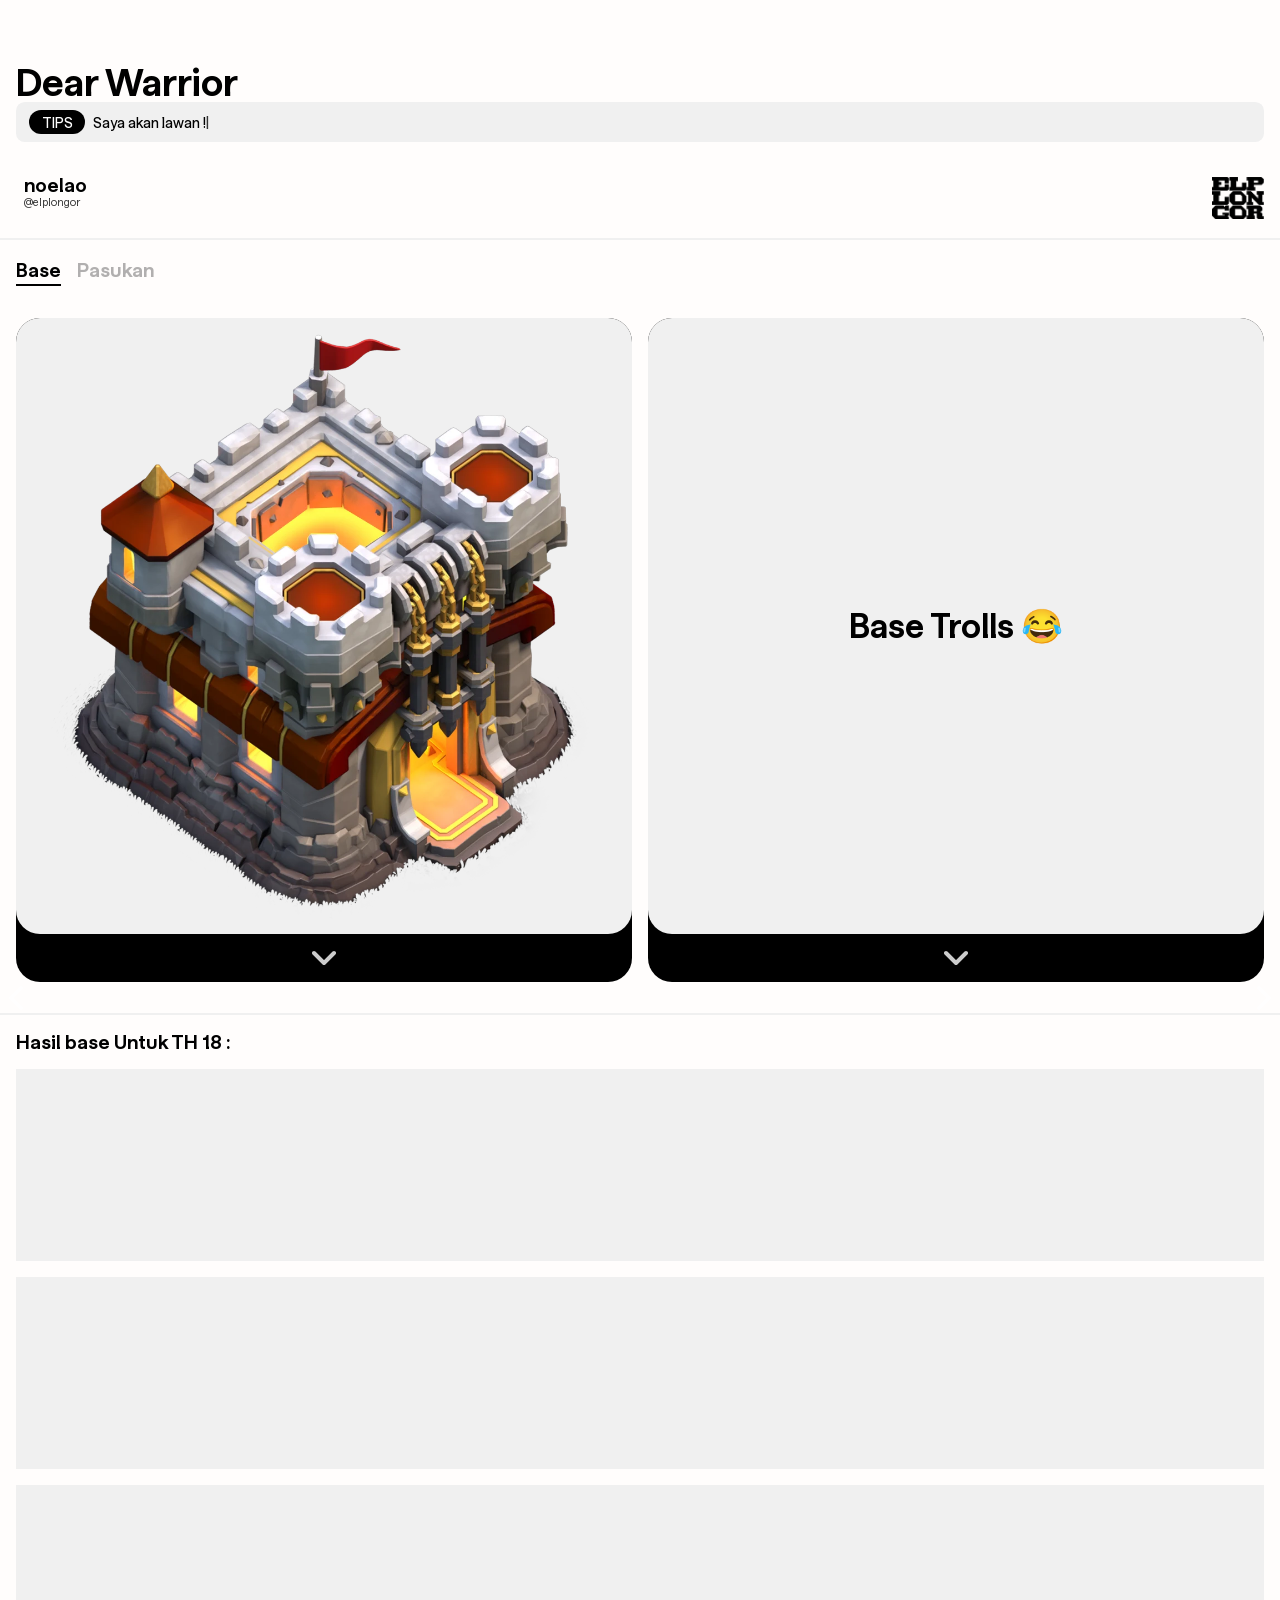
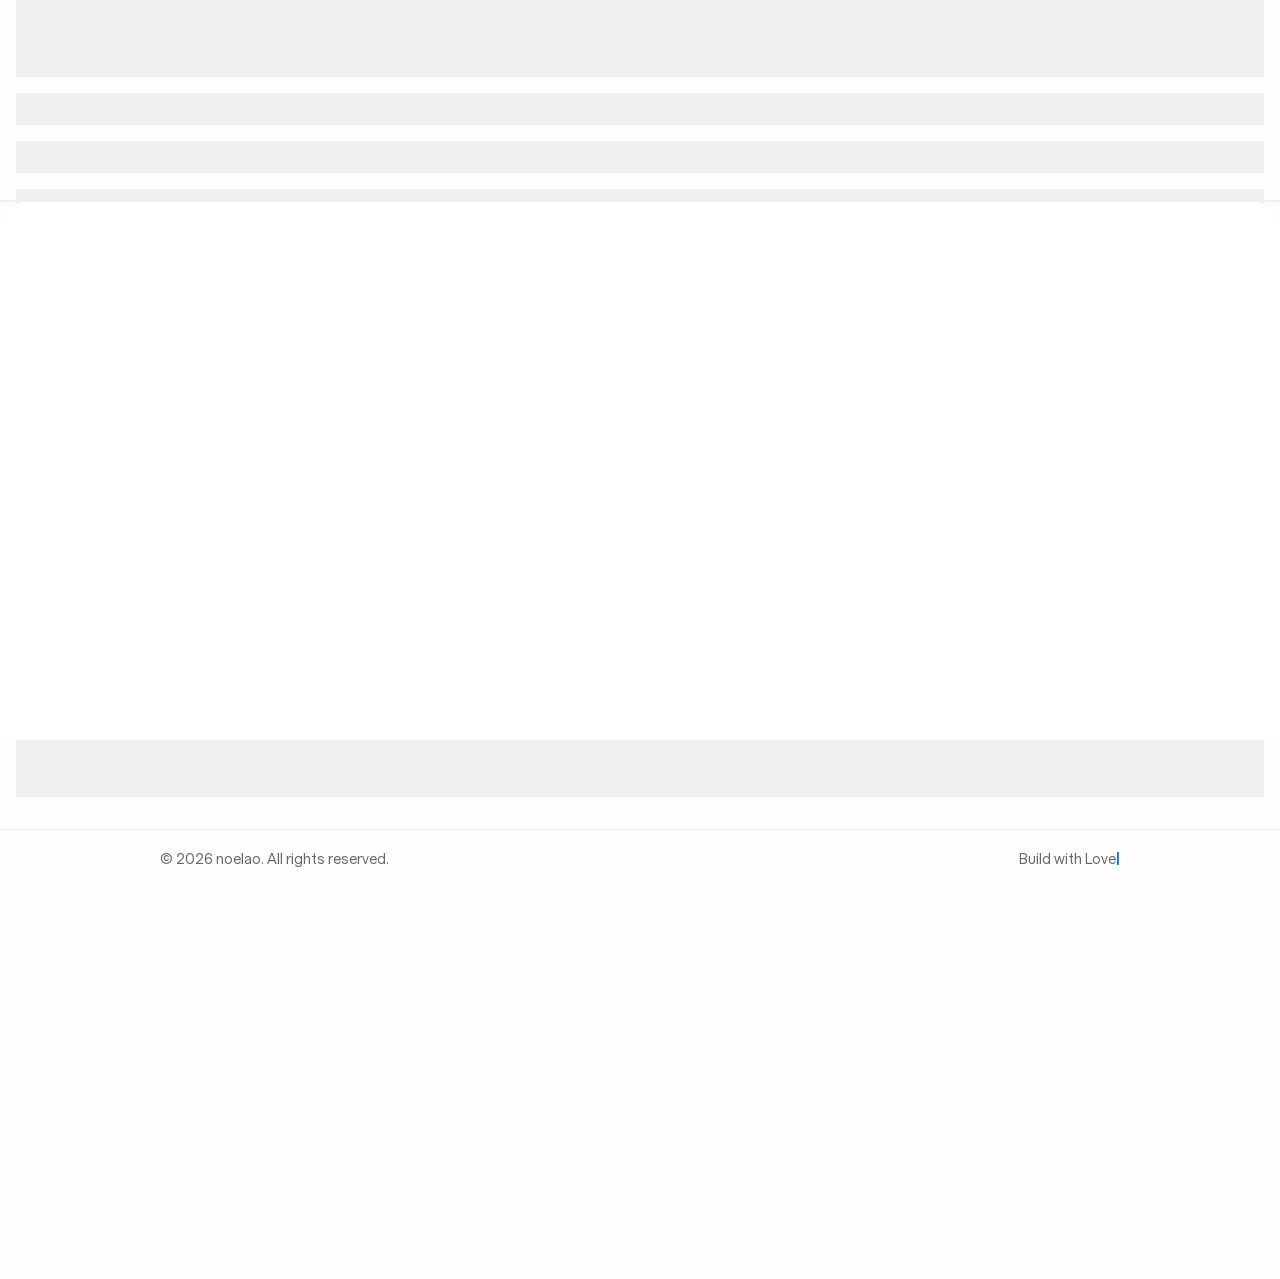
==== index.html @ 9d113f43 "update" ====
<!DOCTYPE html>
<html lang="en">
<head>
    <meta charset="UTF-8">
    <meta name="viewport" content="width=device-width, initial-scale=1.0">
    <title>elplongor Base</title>
    <style>
        @font-face {
            font-family: mobbin;
            src: url(./public/fonts/mobbin.woff2);
        }

        :root {
            --putih:#fff;
            --hitam:#000;
            --silver:#F0F0F0;

            --hitam2:#161A13;
            --hijau:#86DB6B;

            --ungu:#ECE6ED;
            --ungu2:#9D80A3;
            --bgUngu: #FFFDFC;



            --tinggiHeader: 1rem;
        }
        * {
            padding: 0;
            margin: 0;
            box-sizing: border-box;
        }
        body {
            font-family: mobbin;
            color: var(--hitam);
            width: 100%;
            height: 100%;
            background-color: var(--bgUngu);

            font-size: .8rem;
        }
        a {
            text-decoration: none;
            color: inherit;
        }
    </style>

<!-- header -->
    <style>
header {
    position: sticky;
    top: 0;
    left: 0;
    
    height: var(--tinggiHeader);
    width: 100%;
    background: linear-gradient(135deg, #4f46e5, #ec4899);
}
    </style>

<!-- content -->
    <style>
.content {
    height: max-content;
    min-height: 100vh;
    width: 100%;

    .opsi {
        padding: 1rem;
        width: 100%;

        display: flex;
        gap: 1rem;
        .memilihTH {
            flex: 3;
            aspect-ratio: 1;
            background: var(--hitam);
            border-radius: 1.5rem;
            transition: background-color .3s ease;
            .gambarTh {
                height: 100%;
                width: 100%;
                background-color: var(--silver);
                border-radius: 1.5rem;
                padding: 1rem;
                transition: background-color .3s ease;
                img {
                    width: 100%;
                }
            }
            .icon {
                display: flex;
                align-items: center;
                justify-content: center;
                padding: .5rem 0;
                svg {
                    width: 2rem;
                    opacity: .8;
                    transition: stroke .3s ease;
                }
            }
        }
        
        .memilihKategori {
            width: 100%;
            flex: 3;

            display: flex;
            flex-direction: column;
            justify-content: space-between;
            
            background-color: var(--hitam);
            border-radius: 1.5rem;
            transition: background-color .3s ease;
            .tulisan {
                width: 100%;
                height: 100%;
                display: flex;
                align-items: center;
                justify-content: center;

                background-color: var(--silver);
                border-radius: 1.5rem;
                padding: 1rem;
                transition: background-color .3s ease;
                .h1 {
                    font-size: 2.1rem;              
                    line-height: 1.1;
                }
            }
            .icon {

                width: 100%;
                display: flex;
                align-items: center;
                justify-content: center;
                padding: .5rem 0;
                svg {
                    width: 2rem;
                    opacity: .8;
                    transition: stroke .3s ease;
                }
            }
        }
        .sedangMemilih {
            background-color: var(--silver);
            .gambarTh {
                background-color: var(--hitam);
            }
            .tulisan {
                color: var(--putih);
                background-color: var(--hitam);
            }
            .icon {
                svg {
                    stroke:var(--hitam);
                }
            }
        }
    }

    .actived {
        height: 12rem !important;
    }
    .pilihanOpsi {
        width: 100%;
        height: 0;
        background-color: var(--hitam);

        display: flex;
        justify-content: space-between;
        align-items: center;

        transition: height .3s ease;
        .tengah {
            flex:1;
        }
        .geser {
            height: 100%;
            display: flex;
            align-items: center;
            img {
                width: 2rem;
                opacity: .8;;
            }
        }
    }
    .pilihanOpsiKategori {
        position: fixed;
        bottom: 0;
        left: 0;
        width: 100%;
        height: 100vh;
        transform: translateY(100%);
        display: flex;
        flex-wrap: wrap;
        gap: 1rem;
        .background {
            width: 100%;
            height: 100%;
            background-color: var(--hitam);
            opacity: 0;
            transition: opacity .3s ease;
        }
        .pilihanKategori2 {
            position: absolute;
            bottom: 0;
            left: 0;
            border-radius: 2rem 2rem 0 0;
            height: 60vh;
            width: 100%;
            background-color: var(--putih);
            transform: translateY(100%);
            transition: transform .3s ease;
        }
    }
    .pilihanOpsiKategoriMuncul {
        transform: translateY(0);
        .background {
            opacity: .7;
        }
        .pilihanKategori2 {
            transform: translateY(0);
            padding: 1rem;
        }
    }
    .garis {
        width: 100%;
        height: 2px;
        background-color: var(--silver);
    }

    .tampilkanHasil {
        width: 100%;
        height: 100%;
        padding: 1rem;
    }
}
    </style>
</head>
<style>
    .selamatDatang {
        width: 100%;
        height: 100%;
        padding: 1rem;
        margin: 3rem 0 0 0;
        font-size: 1.2rem;
        .subTitle {
            width: 100%;
            background-color: var(--silver);
            padding: .5rem .8rem;
            border-radius: 0.55rem;
            display: flex;
            align-items: center;
            gap: .5rem;
            .tips {
                padding: .2rem .8rem;
                border-radius: 0.75rem;
                background-color: var(--hitam);
                color: var(--putih);
                font-size: .9rem;
                font-weight: 500;
            }
            p {
                font-size: .9rem;
                font-weight: 500;
            }
        }
    }
    .elplongor {
        width: 100%;
        padding: 1rem;
        display: flex;
        justify-content: space-between;
        .kiri {
            display: flex;
            gap: .5rem;
            img {
                border-radius: .75rem;
                height: 3rem;
            }
            .keterangan {
                display: flex;
                flex-direction: column;
            }
        }
        .kanan {
            padding: .2rem 0;
            height: 3rem;
            img {
                height: 100%;
            }
        }
    }

    .menu {
        width: 100%;
        padding: 1rem;
        display: flex;
        gap: 1rem;
        .menuan {
            h2 {
                font-size: 1.2rem;
                font-weight: 700;
                padding: .2rem 0;
                opacity: .3;
            }
            .garisBawah {
                width: 100%;
                height: 2px;
                background-color: var(--hitam);
                opacity: 0;
            }
        }
        .active {
            h2 {
                opacity: 1;
            }
            .garisBawah {
                opacity: 1;
            }
        }
    }
</style>

<!-- tampilan mengetik -->
<style>

/* Membuat animasi kursor berkedip */
.kursor {
    display: inline-block;
    color: #333;
    animation: kedip 0.7s infinite;
}

@keyframes kedip {
    0% { opacity: 1; }
    50% { opacity: 0; }
    100% { opacity: 1; }
}
</style>
<body>
    <!-- <header></header> -->

    <div class="content">

        <div class="selamatDatang">
            <div class="img">

            </div>
            <h1 style="width: 50%; line-height: 1;">Dear Warrior</h1>
            <div class="subTitle">
                <div class="tips">
                    TIPS
                </div>
                <p class="typewriter">
                    <span id="efek-ngetik" class="teks-ngetik"></span><span class="kursor">|</span>
                </p>
            </div>
        </div>

        <div class="elplongor">
            <div class="kiri">
                <img src="https://yt3.googleusercontent.com/kVU3nSXPI4GtP3y4PNjIyiTTiXXnayz3hlrWbh5JQdtfYrr3AvliDZvqsZVKEV4tF7ePNwrX=s160-c-k-c0x00ffffff-no-rj" alt="">
                <div class="keterangan">
                    <h2>noelao</h2>
                    <small style="opacity: .8;">@elplongor</small>
                </div>
            </div>
            <div class="kanan">
                <img src="./public/image/pp/elplongor.png" alt="">
            </div>
        </div>
        
        <div class="garis"></div>
        <div class="menu">
            <a href="#" class="base menuan active">
                <h2>Base</h2>
                <div class="garisBawah"></div>
            </a>
            <a href="#" class="base menuan">
                <h2>Pasukan</h2>
                <div class="garisBawah"></div>
            </a>
        </div>

        <div class="opsi">
            <div class="memilihTH">
                <div class="gambarTh">
                    <img src="./public/image/thHd/th11.webp" alt="">
                </div>
                <div class="icon">
                    <svg xmlns="http://www.w3.org/2000/svg" fill="none" viewBox="0 0 24 24" stroke-width="3" stroke="var(--putih)" class="size-6">
                        <path stroke-linecap="round" stroke-linejoin="round" d="m19.5 8.25-7.5 7.5-7.5-7.5" />
                    </svg>
                </div>
            </div>
            <div class="memilihKategori">
                <div class="tulisan">
                    <h1 class="h1">Base Trolls 😂</h1>
                </div>
                <div class="icon">
                    <svg xmlns="http://www.w3.org/2000/svg" fill="none" viewBox="0 0 24 24" stroke-width="3" stroke="var(--putih)" class="size-6">
                        <path stroke-linecap="round" stroke-linejoin="round" d="m19.5 8.25-7.5 7.5-7.5-7.5" />
                    </svg>
                </div>
            </div>
        </div>

        <div class="pilihanOpsi">
            <div class="kiri geser">
                <img src="./public/image/icon/chevron-left.svg" alt="">
            </div>
            <div class="tengah"></div>
            <div class="kanan geser">
                <img src="./public/image/icon/chevron-right.svg" alt="">
            </div>
        </div>
        <br>
        <div class="garis"></div>
        <div class="tampilkanHasil">
            <h2>Hasil base Untuk TH 18 :</h2>

    <style>
        .wrapper {
            margin-top: 1rem;
            width: 100%;
            display: flex;
            flex-direction: column;
            align-items: center;
            justify-content: center;
            gap: 1rem;
            .card {
                width: 100%;
                height: 12rem;
                background-color: var(--silver);
            }
            .selingan {
                height: 2rem;
            }
        }
    </style>
            <div class="wrapper">
                <div class="card">

                </div>
                <div class="card">

                </div>
                <div class="card">

                </div>
                <div class="selingan card"></div>
                <div class="selingan card"></div>
                <div class="card">

                </div>
                <div class="card">

                </div>
                <div class="card">

                </div>
            </div>
        </div>
        <div class="pilihanOpsiKategori">
            <div class="background"></div>
            <div class="pilihanKategori2">
                <div class="garis"></div>
            </div>
        </div>
    </div>


<style>
/* Footer Container */
.main-footer {
    min-height: 50vh;

    width: 100%;
    padding: 20px 0;
    border-top: 1px solid #eeeeee; /* Garis tipis transparan */
    background-color: transparent; /* Mengikuti background body */
    font-family: inherit; /* Menggunakan font utama kamu */
    margin-top: 1rem;

}

.footer-content {
    max-width: 1000px;
    margin: 0 auto;
    display: flex;
    justify-content: space-between;
    align-items: center;
    padding: 0 20px;
    color: #666; /* Warna teks abu-abu minimalis */
    font-size: 0.9rem;
}

/* Styling Efek Mengetik */
.highlight {
    color: #333; /* Warna lebih gelap untuk teks yang diketik */
    font-weight: 600;
}

.cursor {
    color: #007bff; /* Warna kursor (sesuaikan dengan tema kamu) */
    font-weight: bold;
    animation: blink 0.7s infinite;
}

/* Responsif untuk HP */
@media (max-width: 600px) {
    .footer-content {
        flex-direction: column;
        gap: 10px;
        text-align: center;
    }
}
</style>
    <footer class="main-footer">
        <div class="footer-content">
            <div class="footer-left">
                <p>&copy; 2026 noelao. All rights reserved.</p>
            </div>
            
            <div class="footer-right">
                <p>Build with Love<span id="typing-text" class="highlight"></span><span class="cursor">|</span></p>
            </div>
        </div>
    </footer>

<!-- mengetik -->
 <script src="./mengetik.js"></script>

<script>
    const pilihTh = document.querySelector('.memilihTH');
    const pilihanOpsi = document.querySelector('.pilihanOpsi');

    const memilihKategori = document.querySelector('.memilihKategori');
    const pilihanOpsiKategori = document.querySelector('.pilihanOpsiKategori');

    pilihTh.addEventListener("click", function(){
        console.log("pencet");
        pilihTh.classList.toggle('sedangMemilih');
        pilihanOpsi.classList.toggle('actived');
    });

    memilihKategori.addEventListener("click", function(){
        console.log("pencet");
        memilihKategori.classList.toggle('sedangMemilih');
        pilihanOpsiKategori.classList.toggle('pilihanOpsiKategoriMuncul');
    });
    pilihanOpsiKategori.querySelector(".background").addEventListener("click", function(){
        memilihKategori.classList.toggle('sedangMemilih');
        pilihanOpsiKategori.classList.toggle('pilihanOpsiKategoriMuncul');
    });
        


</script>

</body>
</html>
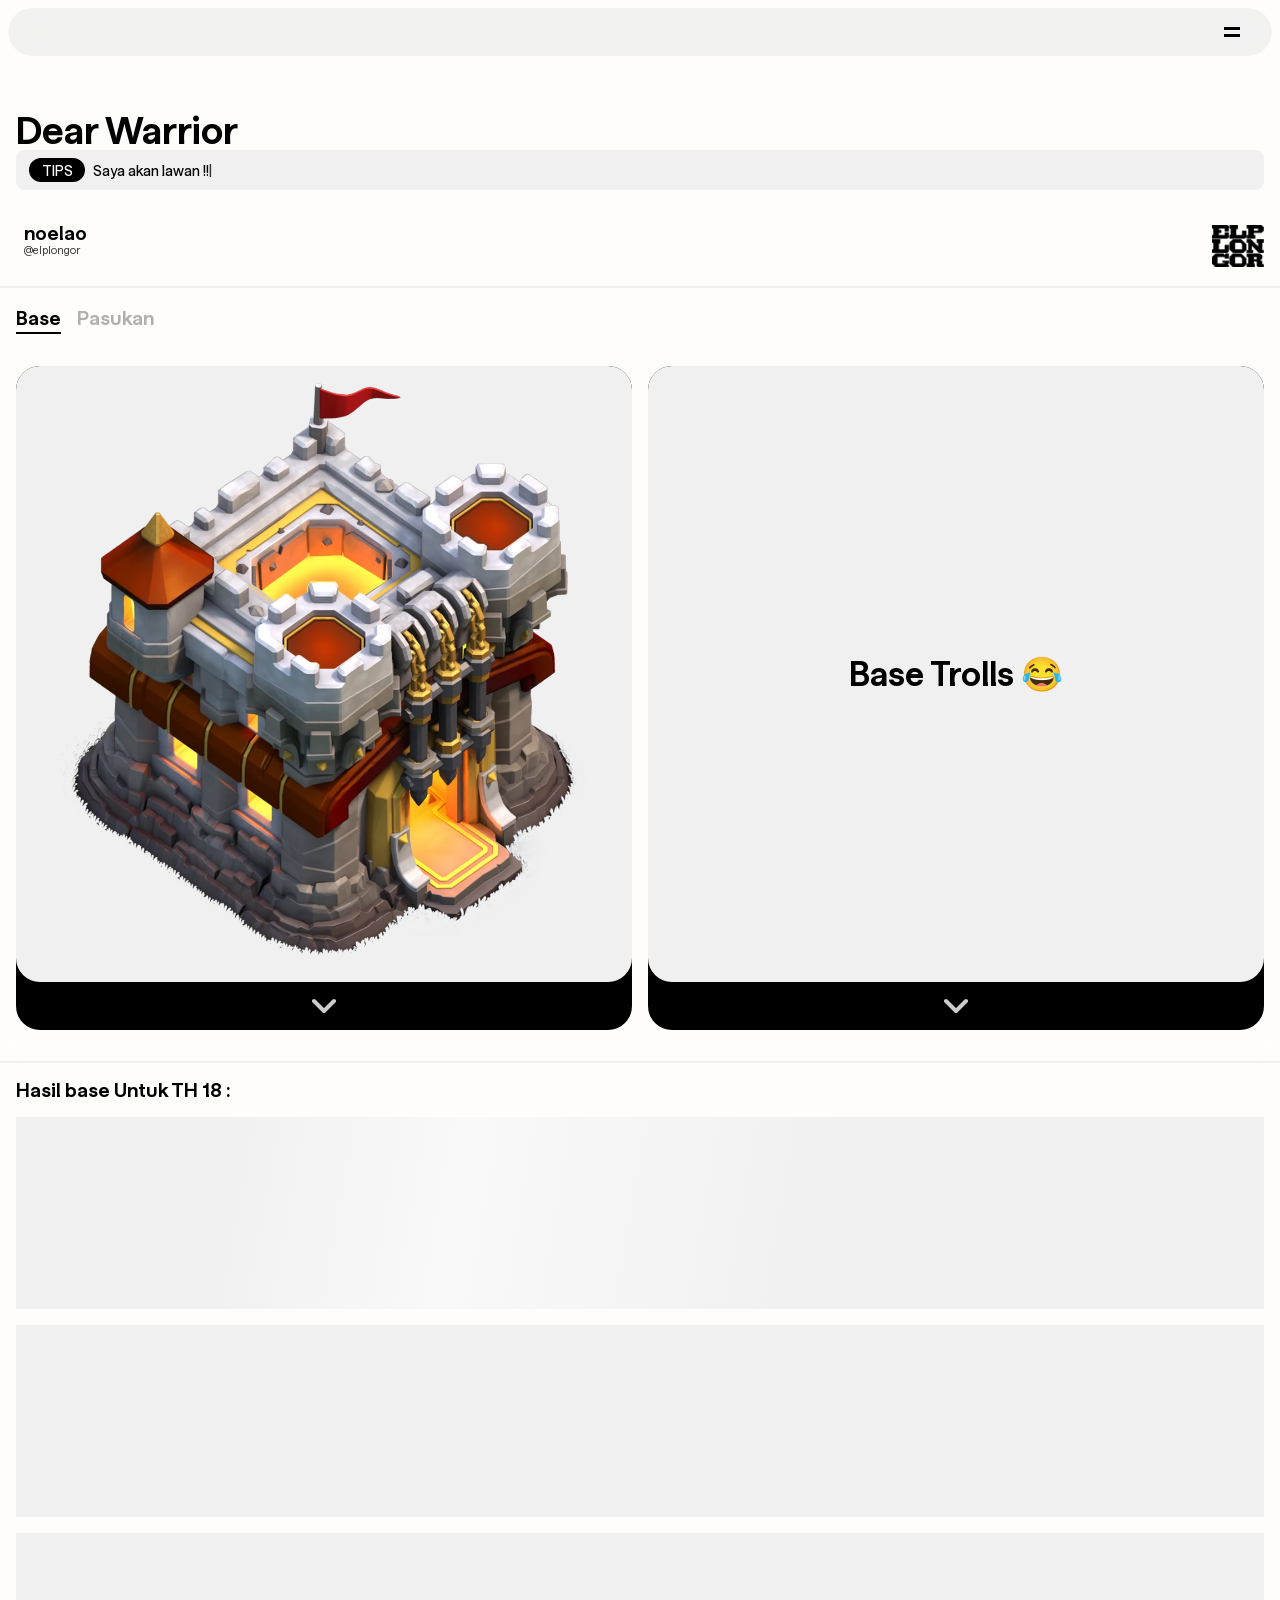
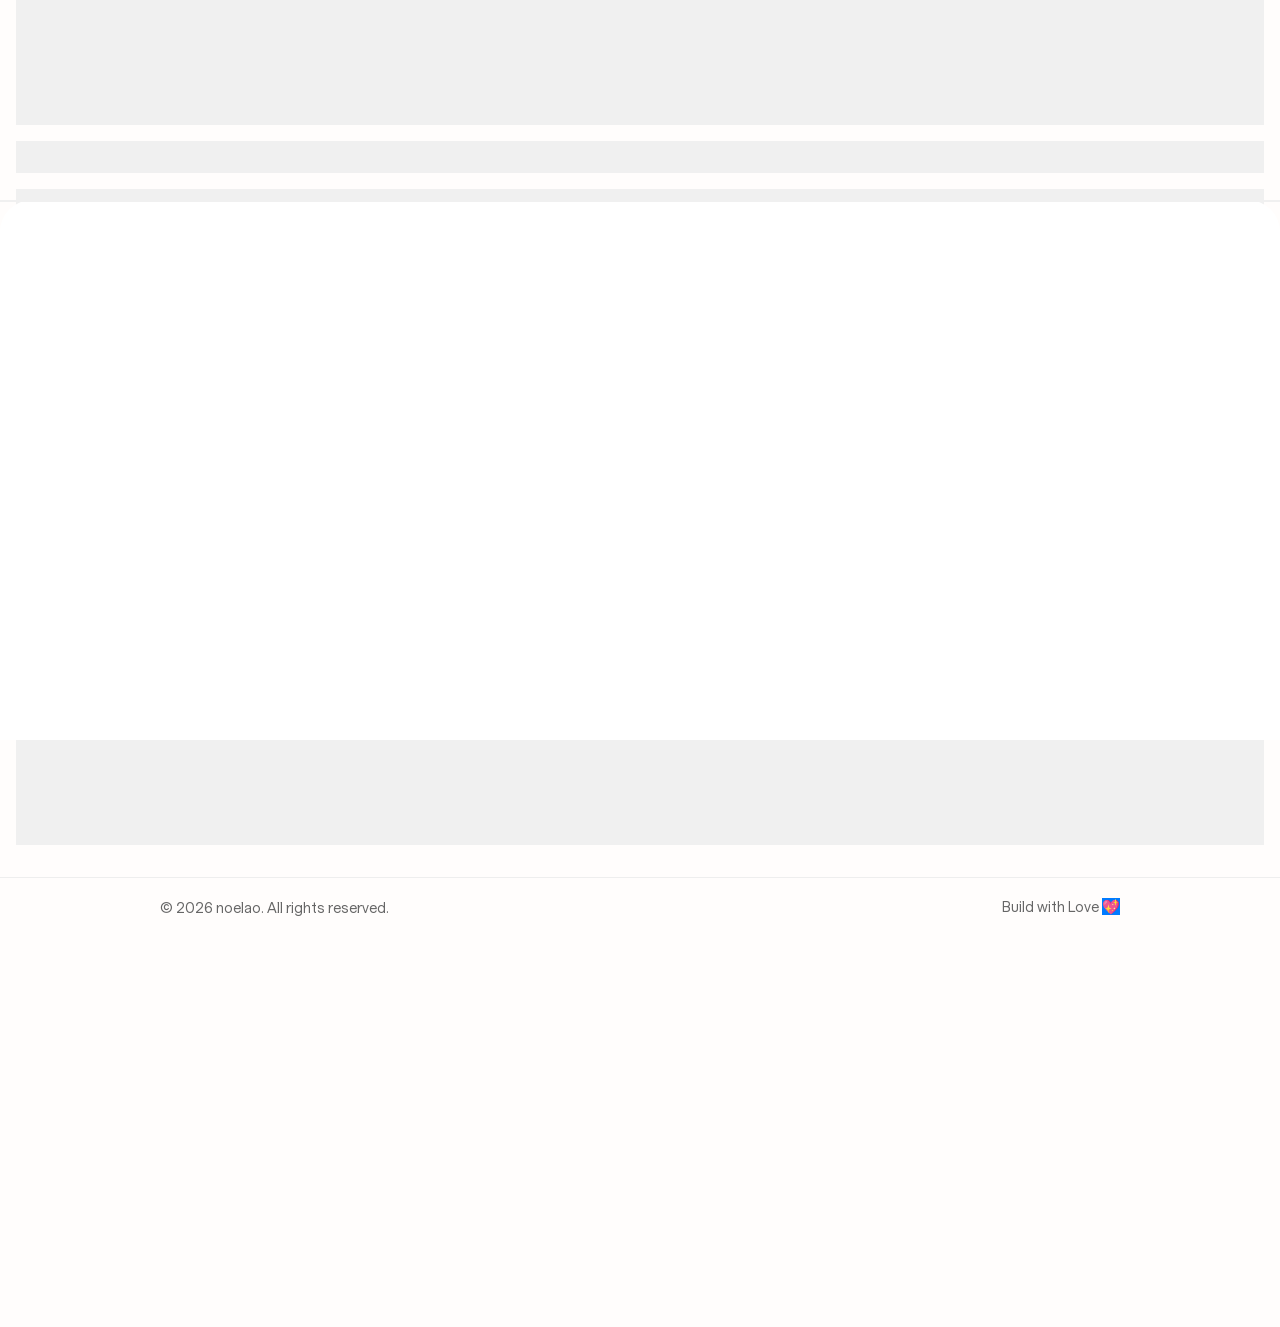
==== commit ab0f836e: "update" ====
--- a/index.html
+++ b/index.html
@@ -79,12 +79,13 @@
             border-radius: 1.5rem;
             transition: background-color .3s ease;
             .gambarTh {
+                box-shadow: 0px 0px 0px 0px rgba(0, 0, 0, 0.3);
                 height: 100%;
                 width: 100%;
                 background-color: var(--silver);
                 border-radius: 1.5rem;
                 padding: 1rem;
-                transition: background-color .3s ease;
+                transition: background-color .3s ease, box-shadow .3s ease;
                 img {
                     width: 100%;
                 }
@@ -114,6 +115,8 @@
             border-radius: 1.5rem;
             transition: background-color .3s ease;
             .tulisan {
+                box-shadow: 0px 0px 0px 0px rgba(0, 0, 0, 0.3);
+
                 width: 100%;
                 height: 100%;
                 display: flex;
@@ -123,7 +126,7 @@
                 background-color: var(--silver);
                 border-radius: 1.5rem;
                 padding: 1rem;
-                transition: background-color .3s ease;
+                transition: background-color .3s ease, box-shadow .3s ease;
                 .h1 {
                     font-size: 2.1rem;              
                     line-height: 1.1;
@@ -147,10 +150,12 @@
             background-color: var(--silver);
             .gambarTh {
                 background-color: var(--hitam);
+                box-shadow: 0px 0px 15px 0px rgba(0, 0, 0, 0.3);
             }
             .tulisan {
                 color: var(--putih);
                 background-color: var(--hitam);
+                box-shadow: 0px 0px 15px 0px rgba(0, 0, 0, 0.3);
             }
             .icon {
                 svg {
@@ -196,6 +201,9 @@
         display: flex;
         flex-wrap: wrap;
         gap: 1rem;
+
+        /* 1 angka lebih dari header nav */
+        z-index: 11;
         .background {
             width: 100%;
             height: 100%;
@@ -340,8 +348,123 @@
     100% { opacity: 1; }
 }
 </style>
+
+<style>
+    .navbar {
+        position: sticky;
+        top: .5rem;
+
+        width: 100%;
+        padding: 0 .5rem;
+        
+        z-index: 10;
+        height: auto;
+        .iniNav {
+            width: 100%;
+            border-radius: 1.75rem;
+            overflow: hidden;
+            
+            .iniWarnaNav {
+                width: 100%;
+
+                --tw-backdrop-blur: blur(24px);
+                backdrop-filter: var(--tw-backdrop-blur);
+
+                background-color: hsl(0 0% 93% / 72%);
+
+                .atas {
+                    height: 0;
+                    width: 100%;
+                    transition: height .3s ease;
+                    overflow: hidden;
+                    display: flex;
+                    align-items: center;
+                    justify-content: center;
+
+                    position: relative;
+                    .garis {
+                        background-color: #ababab;
+                        opacity: .6;
+                        width: 90%;
+                        position: absolute;
+                        bottom: 0;
+                        height: 2px;
+                    }
+                }
+                .bawah {
+                    height: 3rem;
+                    width: 100%;
+
+                    display: flex;
+                    justify-content: space-between;
+                    padding: .5rem 1.5rem;
+                    .logo {
+                        
+                    }
+                    .navMenu {
+                        padding: .5rem;
+                        height: 100%;
+                        aspect-ratio: 1;
+                        display: flex;
+                        flex-direction: column;
+                        justify-content: space-evenly;
+                        span {
+                            width: 100%;
+                            height: 3px;
+                            background-color: #000;
+                            transition: transform .3s ease;
+                        }
+                    }
+                }
+            }
+        }
+    }
+    
+    .kepencet {
+        .iniNav {
+            .iniWarnaNav {
+                .atas {
+                    height: 5.5rem;
+                }
+                .bawah {
+                    .navMenu {
+                        span:nth-child(1) {
+                            transform: rotate(30deg);
+                        }
+                        span:nth-child(2) {
+                            transform: rotate(30deg);
+                        }
+                    }
+                }
+            }
+        }
+    }
+</style>
 <body>
     <!-- <header></header> -->
+
+    <div class="navbar">
+        <div class="iniNav">
+            <div class="iniWarnaNav">
+                <div class="atas">
+                    <div class="garis"></div>
+                </div>
+                <div class="bawah">
+                    <div class="logo"></div>
+                    <div class="navMenu">
+                        <span></span>
+                        <span></span>
+                    </div>
+                </div>
+            </div>
+        </div>
+    </div>
+    <script>
+        const navMenu = document.querySelector(".iniWarnaNav .navMenu")
+        navMenu.addEventListener("click", function(){
+            navMenu.parentElement.parentElement.parentElement.parentElement.classList.toggle("kepencet");
+        })
+    </script>
 
     <div class="content">
 
@@ -435,14 +558,38 @@
                 width: 100%;
                 height: 12rem;
                 background-color: var(--silver);
+                .card-content {
+                    width: 100%;
+                }
+
+                .skeleton {
+                    background: linear-gradient(100deg, var(--silver) 8%, #f9f9f9 18%, var(--silver) 33%);
+                    
+                    background-size: 200% 100%;
+                    
+                    animation: 6s shimmer linear infinite;
+                }
+                .card-content {
+                    width: 100%;
+                    height: 100%;
+                }
             }
             .selingan {
                 height: 2rem;
             }
         }
+        @keyframes shimmer {
+        0% {
+            background-position: 200% 0;
+        }
+        100% {
+            background-position: -200% 0;
+        }
+        }
     </style>
             <div class="wrapper">
-                <div class="card">
+                <div class="card skeleton">
+                    <div class="card-content skeleton"></div>
 
                 </div>
                 <div class="card">
@@ -464,6 +611,8 @@
                 </div>
             </div>
         </div>
+
+
         <div class="pilihanOpsiKategori">
             <div class="background"></div>
             <div class="pilihanKategori2">
@@ -508,6 +657,7 @@
     color: #007bff; /* Warna kursor (sesuaikan dengan tema kamu) */
     font-weight: bold;
     animation: blink 0.7s infinite;
+    background: #007bff;
 }
 
 /* Responsif untuk HP */
@@ -526,13 +676,13 @@
             </div>
             
             <div class="footer-right">
-                <p>Build with Love<span id="typing-text" class="highlight"></span><span class="cursor">|</span></p>
+                <p>Build with Love <span id="typing-text" class="highlight"></span><span class="cursor">💖</span></p>
             </div>
         </div>
     </footer>
 
 <!-- mengetik -->
- <script src="./mengetik.js"></script>
+<script src="./mengetik.js"></script>
 
 <script>
     const pilihTh = document.querySelector('.memilihTH');
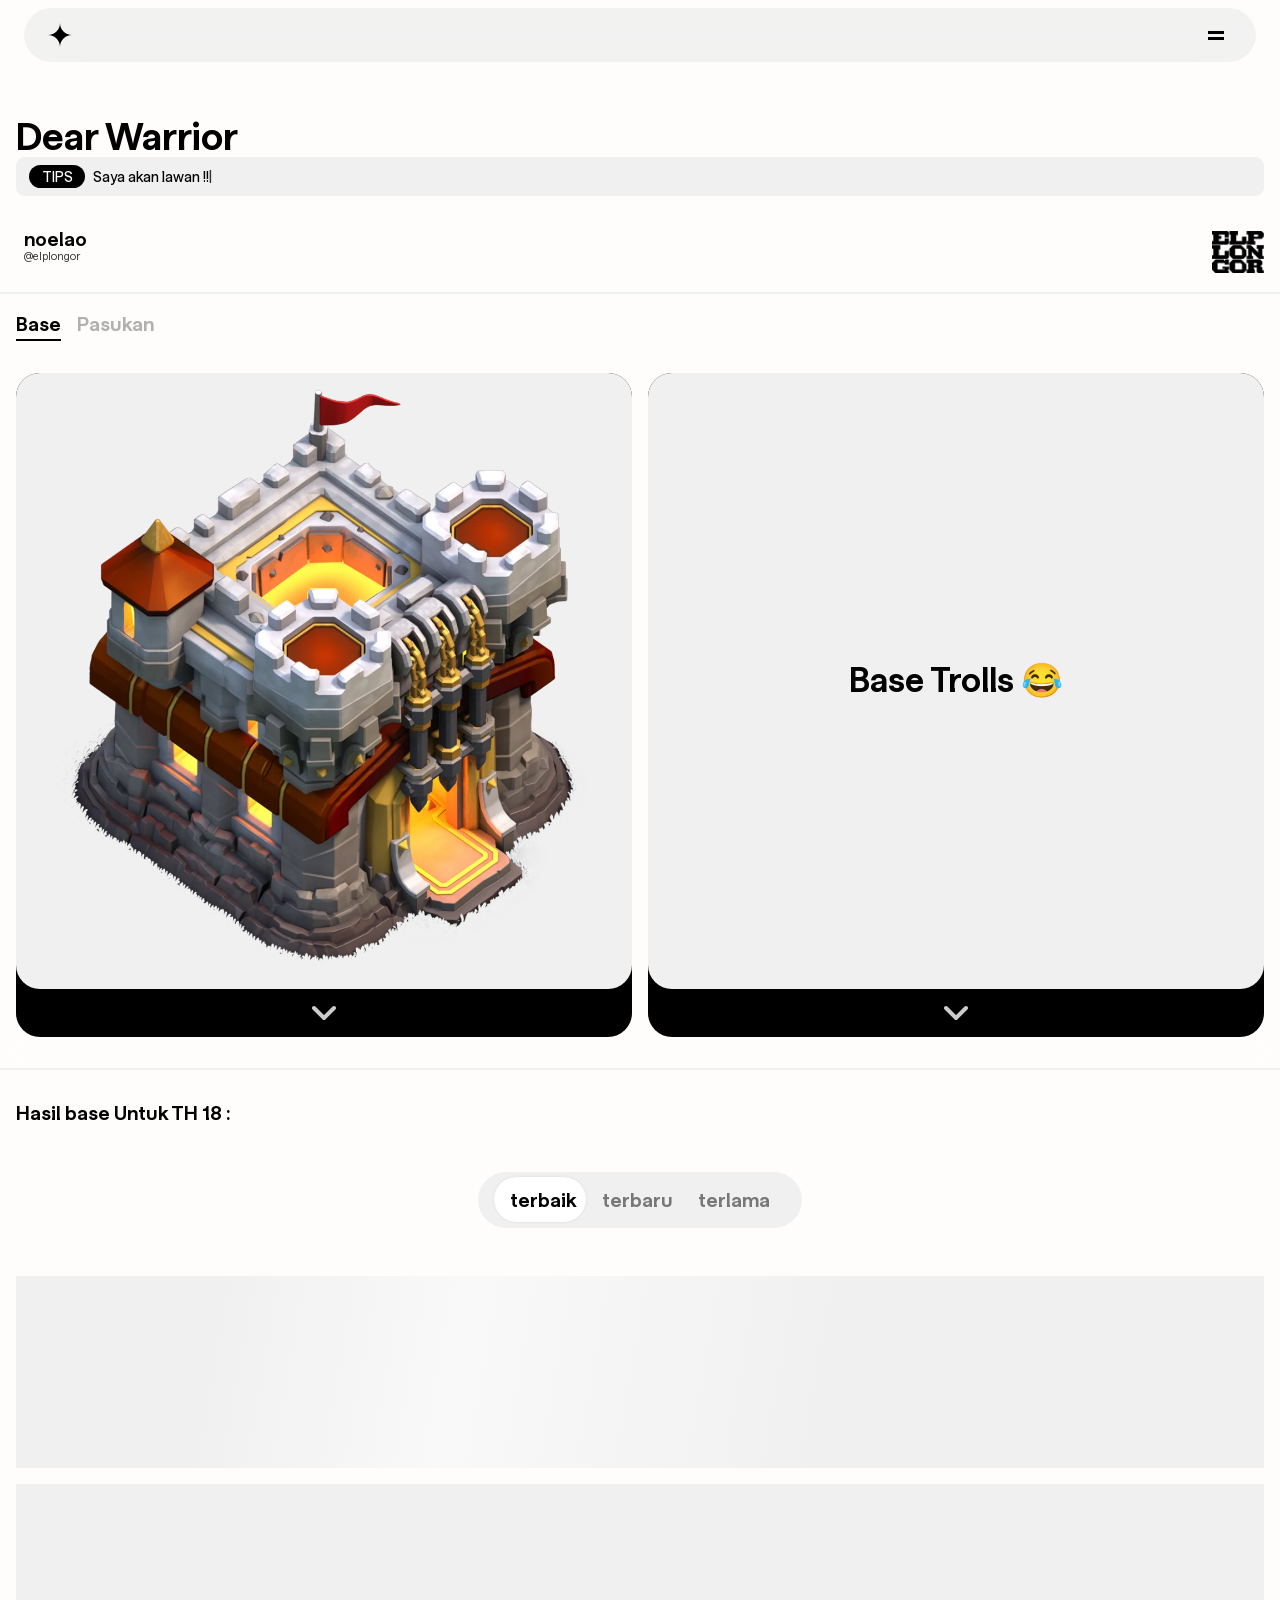
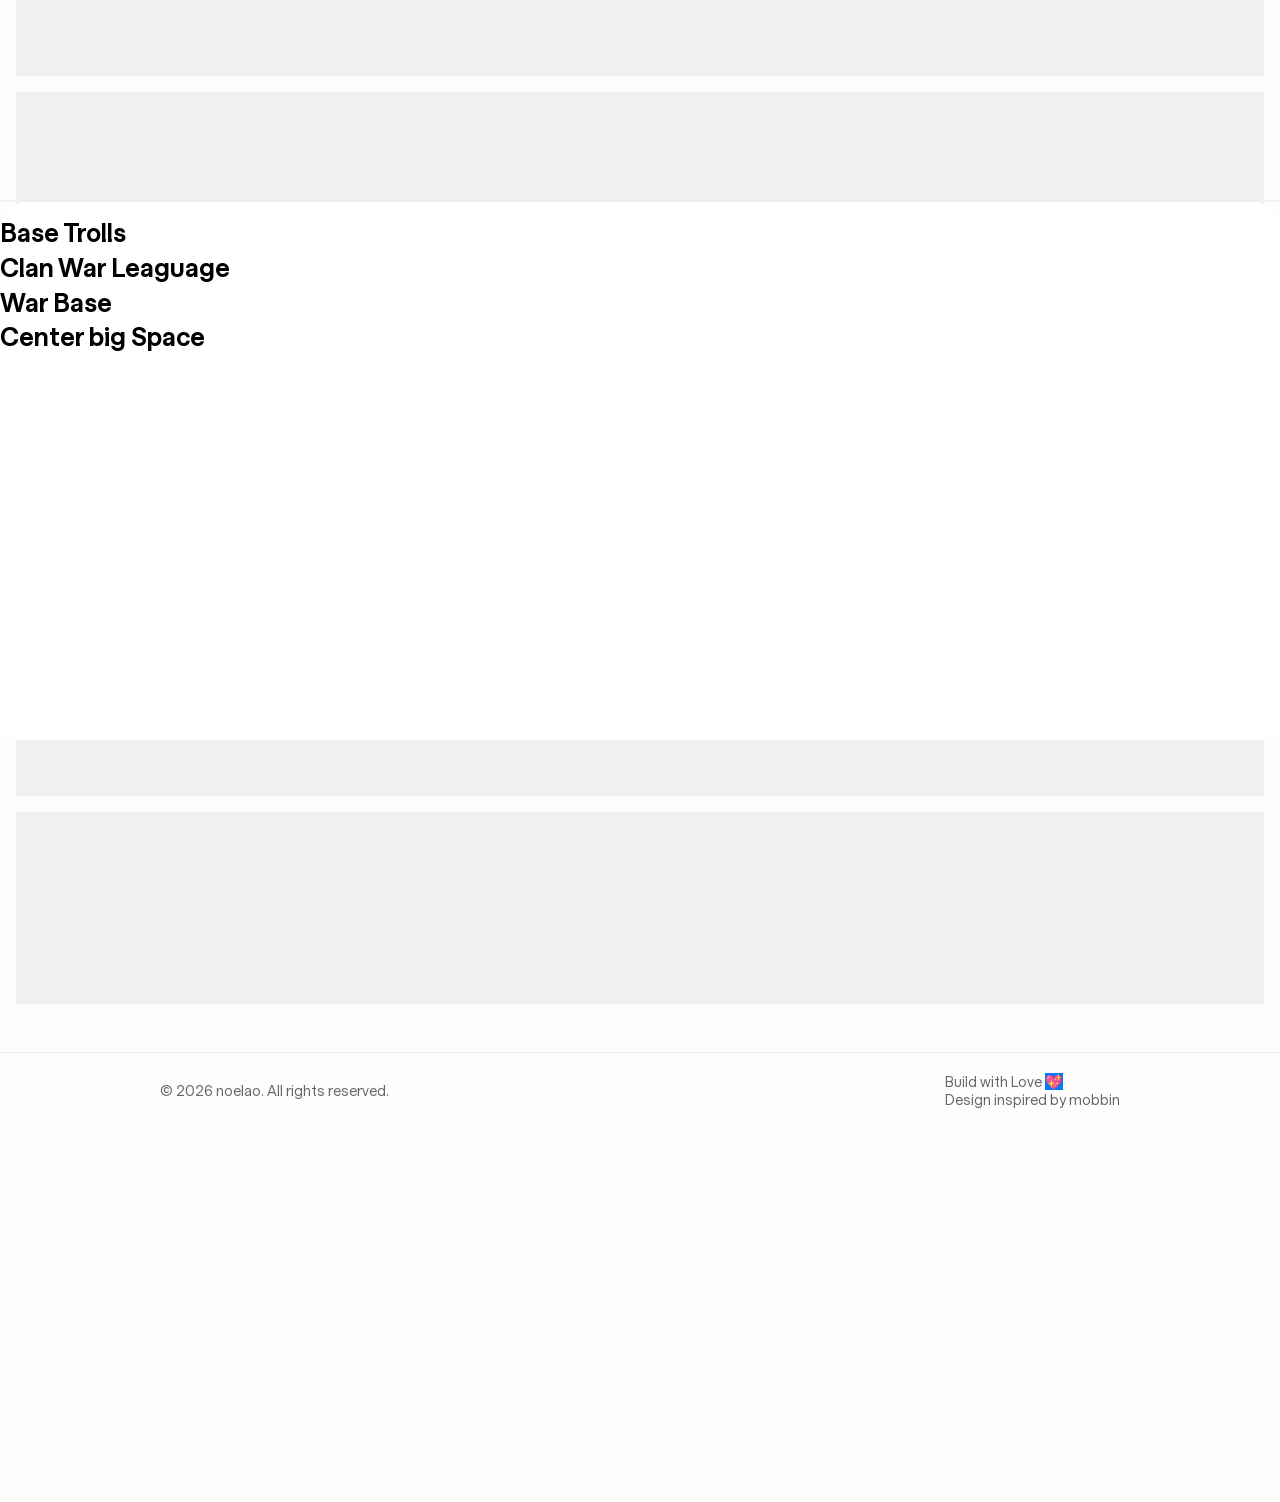
==== commit 76975fb7: "update" ====
--- a/index.html
+++ b/index.html
@@ -166,12 +166,13 @@
     }
 
     .actived {
-        height: 12rem !important;
+        height: 8rem !important;
     }
     .pilihanOpsi {
         width: 100%;
         height: 0;
         background-color: var(--hitam);
+        position: relative;
 
         display: flex;
         justify-content: space-between;
@@ -179,16 +180,47 @@
 
         transition: height .3s ease;
         .tengah {
-            flex:1;
+            width: 100%;
+            height: 100%;
+            overflow: hidden;
+            display: flex;
+            align-items: center;
+            
+            grid-template-rows: 1fr;
+            .kumpulan {
+                width: 100%;
+                max-width: 100vw;
+                height: 8rem;
+
+                overflow-x: scroll;
+                width: max-content;
+
+                display: flex;
+
+                gap: 2rem;
+                padding: 1rem;
+                img {
+                    height: 100%;
+                    width: auto;
+                }
+            }
+            .kumpulan::-webkit-scrollbar {
+                display: none;
+            }
         }
         .geser {
             height: 100%;
             display: flex;
             align-items: center;
+            opacity: .8;
+
+            position: absolute;
             img {
                 width: 2rem;
-                opacity: .8;;
-            }
+            }
+        }
+        .kanan {
+            right: 0;
         }
     }
     .pilihanOpsiKategori {
@@ -221,6 +253,13 @@
             background-color: var(--putih);
             transform: translateY(100%);
             transition: transform .3s ease;
+
+            .choice {
+                margin-top: 1rem;
+                display: flex;
+                flex-direction: column;
+                gap: .3rem;
+            }
         }
     }
     .pilihanOpsiKategoriMuncul {
@@ -242,7 +281,49 @@
     .tampilkanHasil {
         width: 100%;
         height: 100%;
-        padding: 1rem;
+        padding: 2rem 1rem;
+
+        .filter {
+            margin: 3rem 0;
+            width: 100%;
+            display: flex;
+            justify-content: center;
+            .tengah {
+                padding: 1rem 2rem;
+
+                background-color: var(--silver);
+                border-radius: 5rem;
+                display: flex;
+                align-items: center;
+                gap: 1.6rem;
+
+                height: 3.5rem;
+                position: relative;
+                
+
+                .terpilihBg {
+                    height: 80%;
+                    width: calc(62px + 1.9rem);
+
+                    border-radius: 3rem;
+                    background-color: #fff;
+                    position: absolute;
+                    left: 1rem;
+                    transition: left .3s ease, width .1s ease;
+                    
+                    box-shadow: 0px 0px 3px 0px rgba(0, 0, 0, 0.092);
+                }
+                .pilihan {
+                    position: relative;
+                    opacity: .5;
+                    transition: opacity .3s ease;
+                    cursor: pointer;
+                }
+                .terpilih {
+                    opacity: 1;
+                }
+            }
+        }
     }
 }
     </style>
@@ -349,19 +430,23 @@
 }
 </style>
 
+
+<!-- navbar -->
 <style>
     .navbar {
         position: sticky;
         top: .5rem;
 
         width: 100%;
-        padding: 0 .5rem;
+        padding: 0 1.5rem;
+
         
         z-index: 10;
         height: auto;
+        transition: padding .3s ease;
         .iniNav {
             width: 100%;
-            border-radius: 1.75rem;
+            border-radius: 1.7rem;
             overflow: hidden;
             
             .iniWarnaNav {
@@ -392,14 +477,18 @@
                     }
                 }
                 .bawah {
-                    height: 3rem;
+                    height: 3.4rem;
                     width: 100%;
 
                     display: flex;
                     justify-content: space-between;
-                    padding: .5rem 1.5rem;
+                    padding: .7rem 1.5rem;
                     .logo {
-                        
+                        height: 100%;
+                        svg {
+                            height: 100%;
+                            rotate: 180deg;
+                        }
                     }
                     .navMenu {
                         padding: .5rem;
@@ -421,6 +510,7 @@
     }
     
     .kepencet {
+        padding: 0 .5rem;
         .iniNav {
             .iniWarnaNav {
                 .atas {
@@ -450,7 +540,11 @@
                     <div class="garis"></div>
                 </div>
                 <div class="bawah">
-                    <div class="logo"></div>
+                    <a href="#" class="logo">
+                        <svg xmlns="http://www.w3.org/2000/svg" viewBox="0 0 24 24" width="24" height="24">
+                            <path d="M12 0C12 6.62742 17.3726 12 24 12C17.3726 12 12 17.3726 12 24C12 17.3726 6.62742 12 0 12C6.62742 12 12 6.62742 12 0Z" fill="currentColor"/>
+                        </svg>
+                    </a>
                     <div class="navMenu">
                         <span></span>
                         <span></span>
@@ -535,7 +629,42 @@
             <div class="kiri geser">
                 <img src="./public/image/icon/chevron-left.svg" alt="">
             </div>
-            <div class="tengah"></div>
+            <div class="tengah">
+                <div class="kumpulan" id="autoScrollBox">
+                    <img src="./public/image/th/gambar_hd_1.jpg" alt="">
+                    <img src="./public/image/th/gambar_hd_2.jpg" alt="">
+                    <img src="./public/image/th/gambar_hd_3.jpg" alt="">
+                    <img src="./public/image/th/gambar_hd_4.jpg" alt="">
+                    <img src="./public/image/th/gambar_hd_5.jpg" alt="">
+                    <img src="./public/image/th/gambar_hd_6.jpg" alt="">
+                    <img src="./public/image/th/gambar_hd_7.jpg" alt="">
+                    <img src="./public/image/th/gambar_hd_8.jpg" alt="">
+                    <img src="./public/image/th/gambar_hd_9.jpg" alt="">
+                    <img src="./public/image/th/gambar_hd_10.jpg" alt="">
+                    <img src="./public/image/th/gambar_hd_11.jpg" alt="">
+                    <img src="./public/image/th/gambar_hd_12.jpg" alt="">
+                    <img src="./public/image/th/gambar_hd_13.jpg" alt="">
+                    <img src="./public/image/th/gambar_hd_14.jpg" alt="">
+                    <img src="./public/image/th/gambar_hd_15.jpg" alt="">
+                    <img src="./public/image/th/gambar_hd_16.jpg" alt="">
+                    <img src="./public/image/th/gambar_hd_17.jpg" alt="">
+                    <img src="./public/image/th/gambar_hd_18.jpg" alt="">
+                </div>
+
+                <script>
+                    window.addEventListener('load', function() {
+                        const scrollBox = document.getElementById('autoScrollBox');
+                        const maxScrollWidth = scrollBox.scrollWidth - scrollBox.clientWidth;
+                        
+                        // Sekarang coba kita scroll, ukuran aslinya pasti sudah terbaca
+                        scrollBox.scrollTo({ left: maxScrollWidth*10/18, behavior: 'instant' });
+                        
+                        // (Opsional) Cek lagi batas maksimalnya di sini, seharusnya sudah ribuan pixel
+                        console.log("Batas maksimal setelah load: " + (scrollBox.scrollWidth - scrollBox.clientWidth));
+                    });
+                </script>
+
+            </div>
             <div class="kanan geser">
                 <img src="./public/image/icon/chevron-right.svg" alt="">
             </div>
@@ -544,6 +673,40 @@
         <div class="garis"></div>
         <div class="tampilkanHasil">
             <h2>Hasil base Untuk TH 18 :</h2>
+            <div class="filter">
+                <div class="tengah">
+                    <div class="terpilihBg"></div>
+                    <div class="pilihan terbaik terpilih">
+                        <h2>terbaik</h2>
+                    </div>
+                    <div class="pilihan terbaru">
+                        <h2>terbaru</h2>
+                    </div>
+                    <div class="pilihan terlama">
+                        <h2>terlama</h2>
+                    </div>
+                </div>
+            </div>
+            <script>
+                const pilihanFilter = document.querySelectorAll(".filter .tengah .pilihan");
+                const terpilihBg= document.querySelector(".filter .tengah .terpilihBg");
+
+                pilihanFilter.forEach((ini, i) => {
+                    ini.addEventListener("click", function(){
+                        pilihanFilter.forEach((ini) => {
+                            ini.classList.remove("terpilih");
+                        });
+
+                        ini.classList.add("terpilih");
+
+                        const lebarParent = terpilihBg.parentElement.clientWidth;
+                        const lebarClient = ini.clientWidth;
+                        console.log(lebarClient);
+                        terpilihBg.style.left = `calc(1rem + (${lebarParent}px - 2.6rem) * ${i/3})`;
+                        terpilihBg.style.width = `calc(${lebarClient}px + 1.9rem)`;
+                    });
+                });
+            </script>
 
     <style>
         .wrapper {
@@ -617,6 +780,12 @@
             <div class="background"></div>
             <div class="pilihanKategori2">
                 <div class="garis"></div>
+                <div class="choice">
+                    <h1>Base Trolls</h1>
+                    <h1>Clan War Leaguage</h1>
+                    <h1>War Base</h1>
+                    <h1>Center big Space</h1>
+                </div>
             </div>
         </div>
     </div>
@@ -677,6 +846,7 @@
             
             <div class="footer-right">
                 <p>Build with Love <span id="typing-text" class="highlight"></span><span class="cursor">💖</span></p>
+                <p>Design inspired by <a target="_blank" href="https://mobbin.com">mobbin</a></p>
             </div>
         </div>
     </footer>
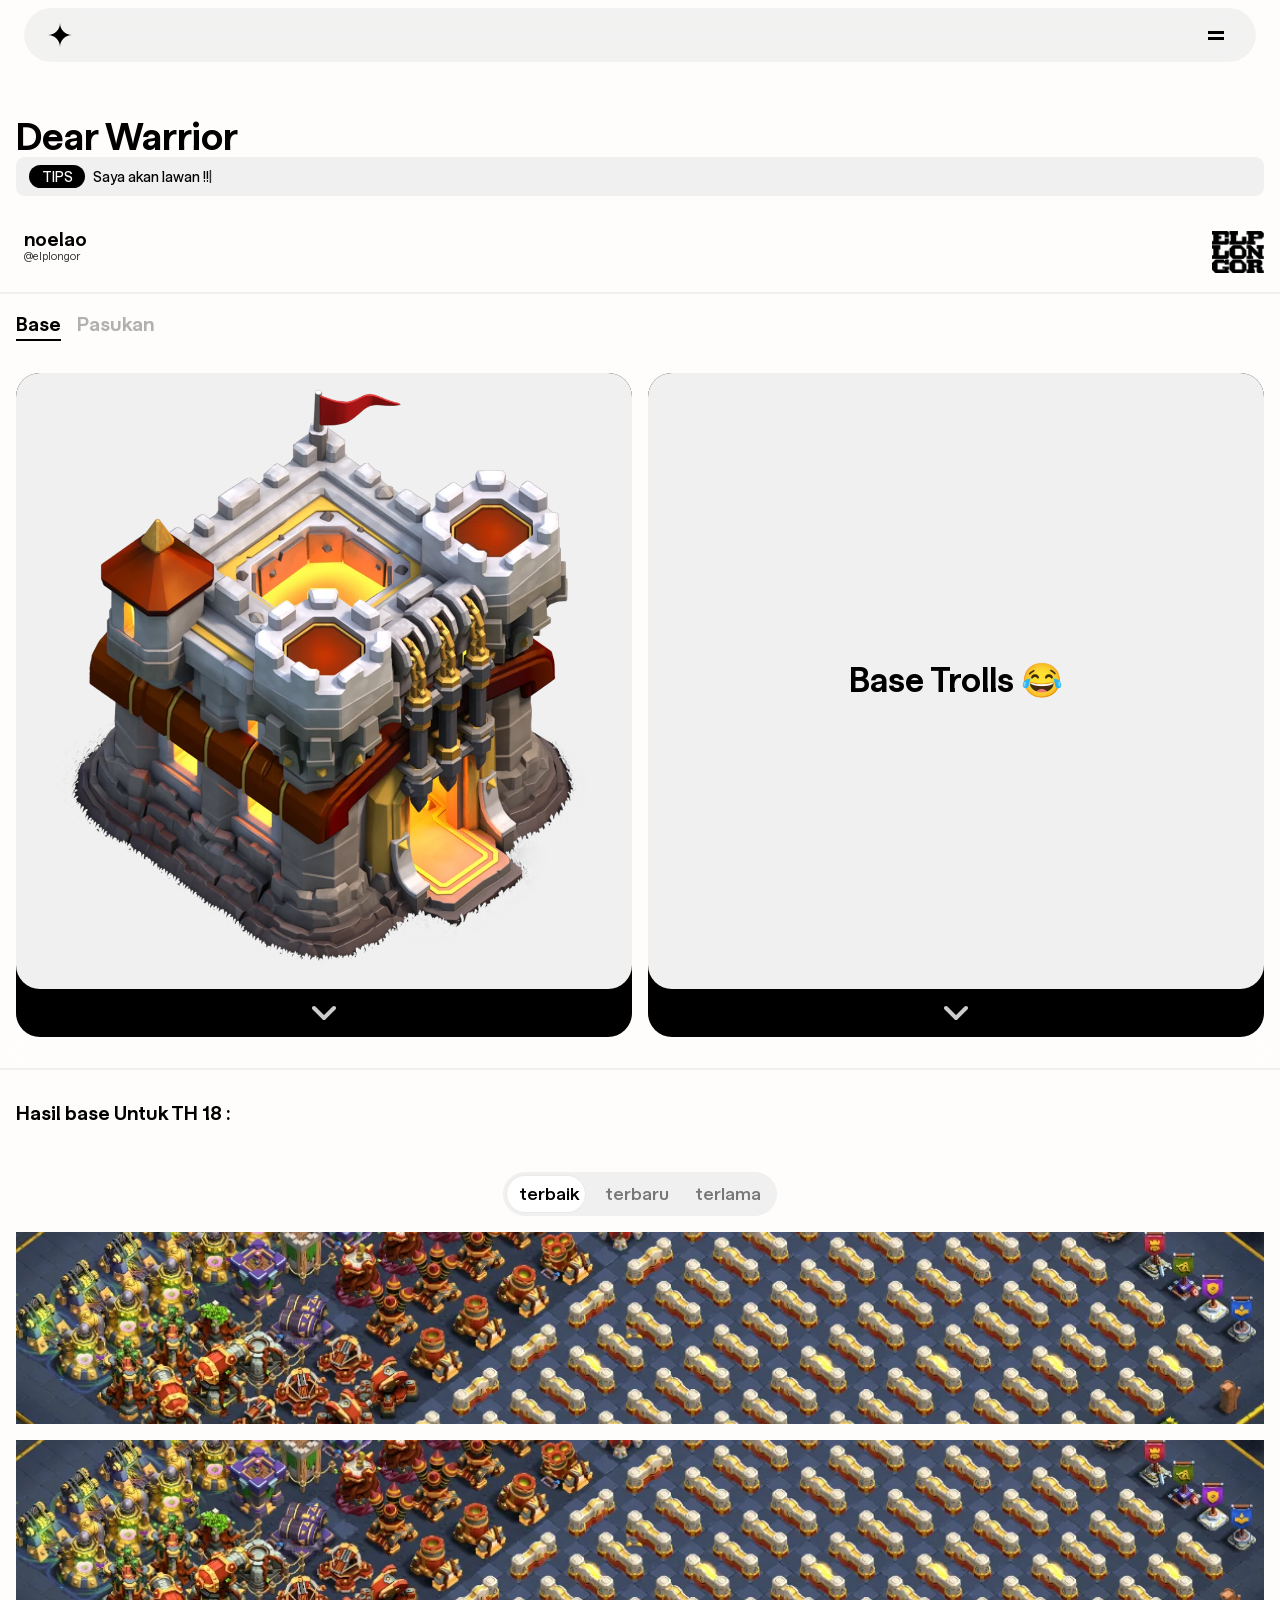
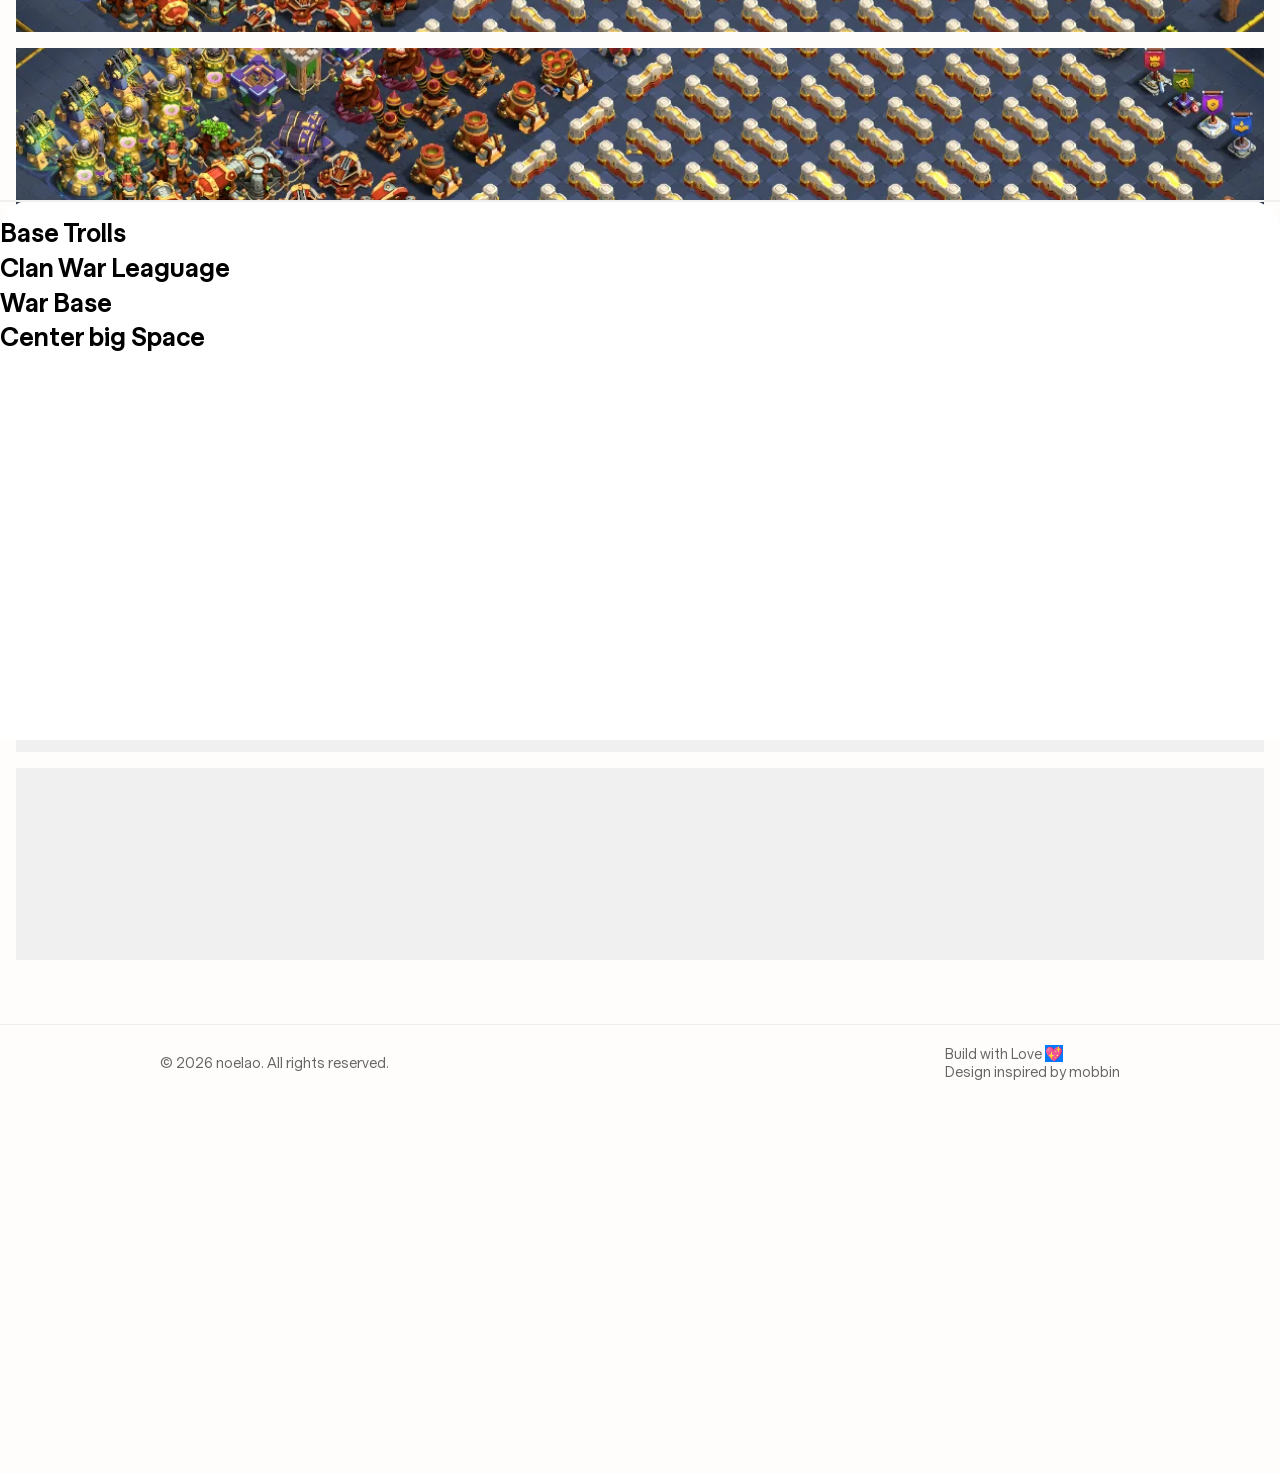
==== commit 115c5cb1: "apa" ====
--- a/index.html
+++ b/index.html
@@ -284,12 +284,12 @@
         padding: 2rem 1rem;
 
         .filter {
-            margin: 3rem 0;
+            margin: 3rem 0 0 0;
             width: 100%;
             display: flex;
             justify-content: center;
             .tengah {
-                padding: 1rem 2rem;
+                padding: 1rem 1rem;
 
                 background-color: var(--silver);
                 border-radius: 5rem;
@@ -297,27 +297,31 @@
                 align-items: center;
                 gap: 1.6rem;
 
-                height: 3.5rem;
+                height: 2.8rem;
                 position: relative;
                 
 
                 .terpilihBg {
-                    height: 80%;
-                    width: calc(62px + 1.9rem);
+                    height: calc(100% - .5rem);
+                    width: calc(56px + 1.4rem);
 
                     border-radius: 3rem;
                     background-color: #fff;
                     position: absolute;
-                    left: 1rem;
+                    left: .2rem;
                     transition: left .3s ease, width .1s ease;
                     
-                    box-shadow: 0px 0px 3px 0px rgba(0, 0, 0, 0.092);
+                    box-shadow: 0px 0px 2px 0px rgba(0, 0, 0, 0.092);
                 }
                 .pilihan {
                     position: relative;
                     opacity: .5;
                     transition: opacity .3s ease;
                     cursor: pointer;
+                    h2 {
+                        font-weight: 600;
+                        font-size: 1.1rem;
+                    }
                 }
                 .terpilih {
                     opacity: 1;
@@ -702,8 +706,12 @@
                         const lebarParent = terpilihBg.parentElement.clientWidth;
                         const lebarClient = ini.clientWidth;
                         console.log(lebarClient);
-                        terpilihBg.style.left = `calc(1rem + (${lebarParent}px - 2.6rem) * ${i/3})`;
-                        terpilihBg.style.width = `calc(${lebarClient}px + 1.9rem)`;
+
+                        const iInt = parseInt(i);
+                        
+                        terpilihBg.style.left = `calc(.2rem + (${lebarParent}px - .4rem) * ${i/3})`;
+                        terpilihBg.style.width = `calc(${lebarClient}px + 1.4rem)`;
+
                     });
                 });
             </script>
@@ -735,6 +743,14 @@
                 .card-content {
                     width: 100%;
                     height: 100%;
+                    overflow: hidden;
+                    display: flex;
+                    align-items: center;
+                    justify-content: center;
+                    img {
+                        width: 100%;
+                        object-fit: cover;;
+                    }
                 }
             }
             .selingan {
@@ -752,14 +768,19 @@
     </style>
             <div class="wrapper">
                 <div class="card skeleton">
-                    <div class="card-content skeleton"></div>
-
-                </div>
+                    <div class="card-content skeleton">
+                        <img src="./public/image/base/th17/base.webp" alt="">
+                    </div>
+                </div>
+                <a href="#" class="card">
+                    <div class="card-content">
+                        <img src="./public/image/base/th17/base.webp" alt="">
+                    </div>
+                </a>
                 <div class="card">
-
-                </div>
-                <div class="card">
-
+                    <div class="card-content">
+                        <img src="./public/image/base/th17/base.webp" alt="">
+                    </div>
                 </div>
                 <div class="selingan card"></div>
                 <div class="selingan card"></div>
@@ -771,6 +792,12 @@
                 </div>
                 <div class="card">
 
+                </div>
+
+                <div class="nextData">
+                    <div class="kiri"></div>
+                    <div class="tengah"></div>
+                    <div class="kanan"></div>
                 </div>
             </div>
         </div>
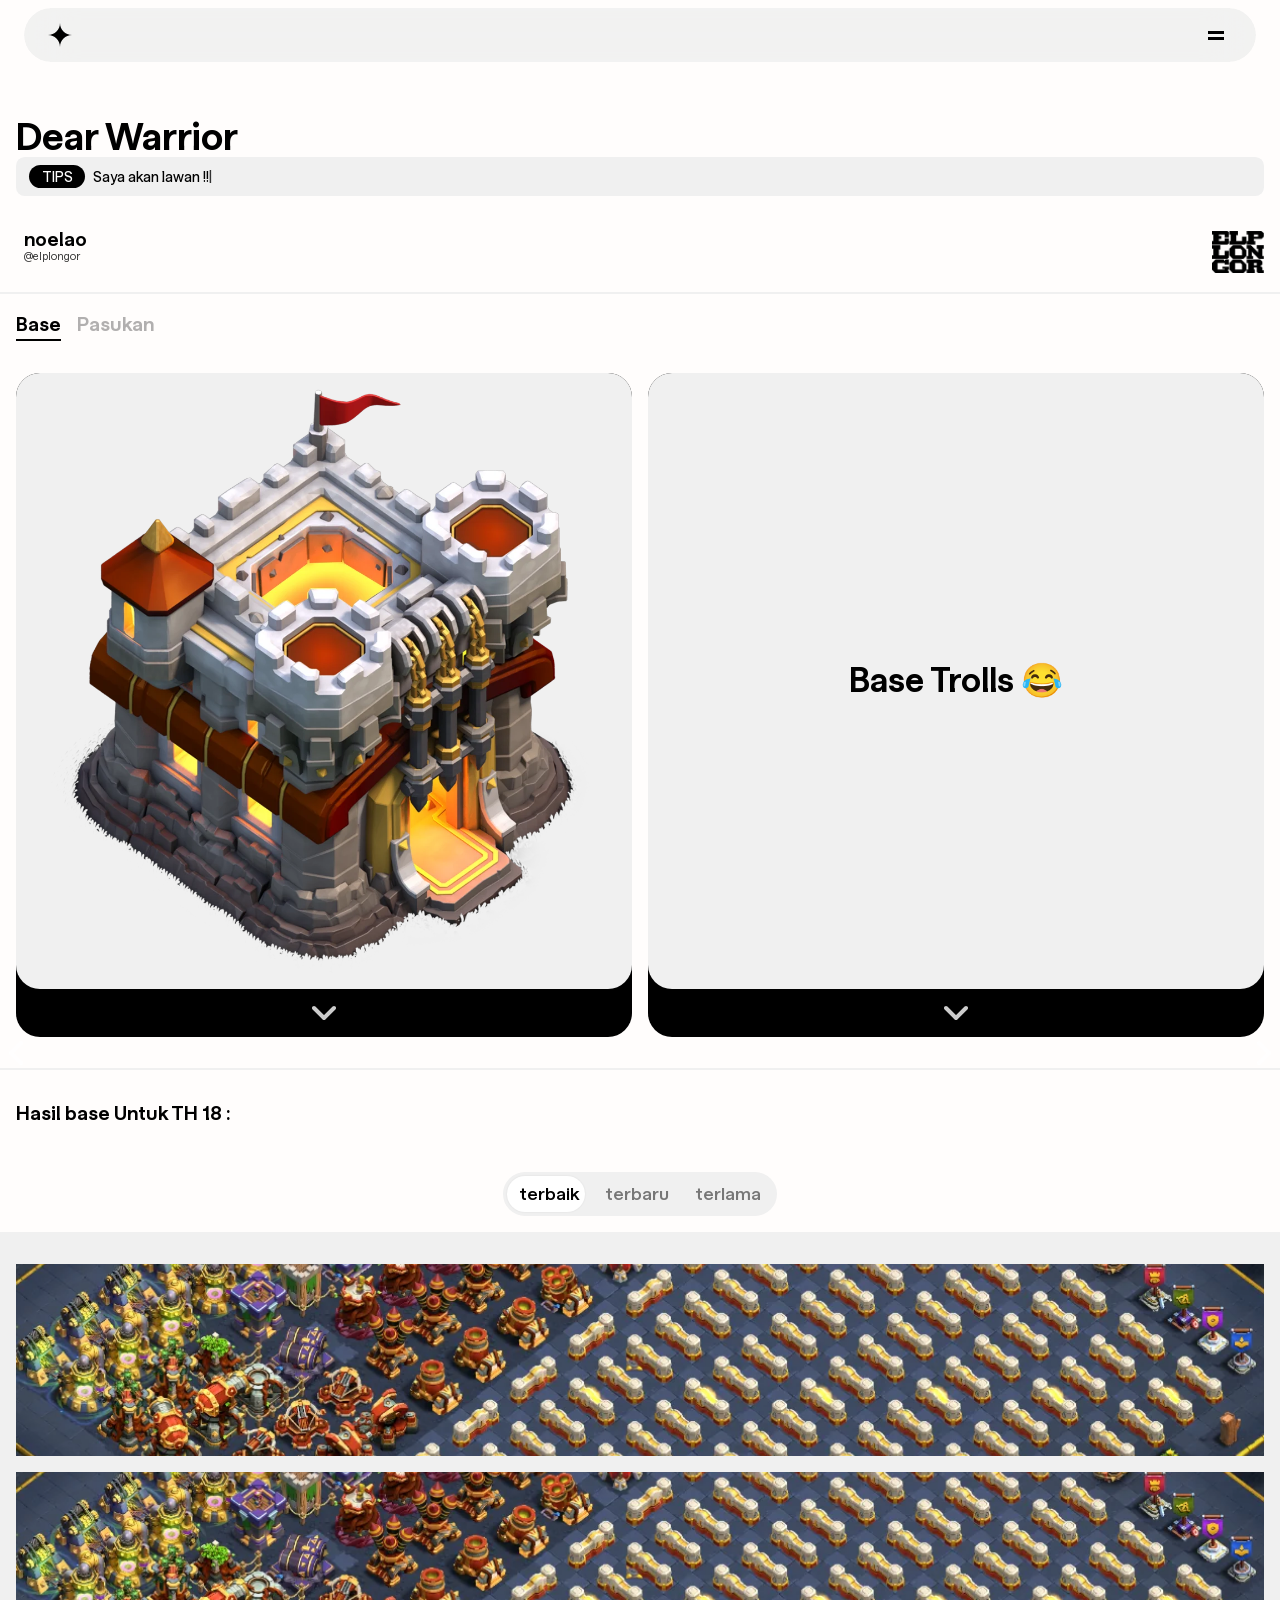
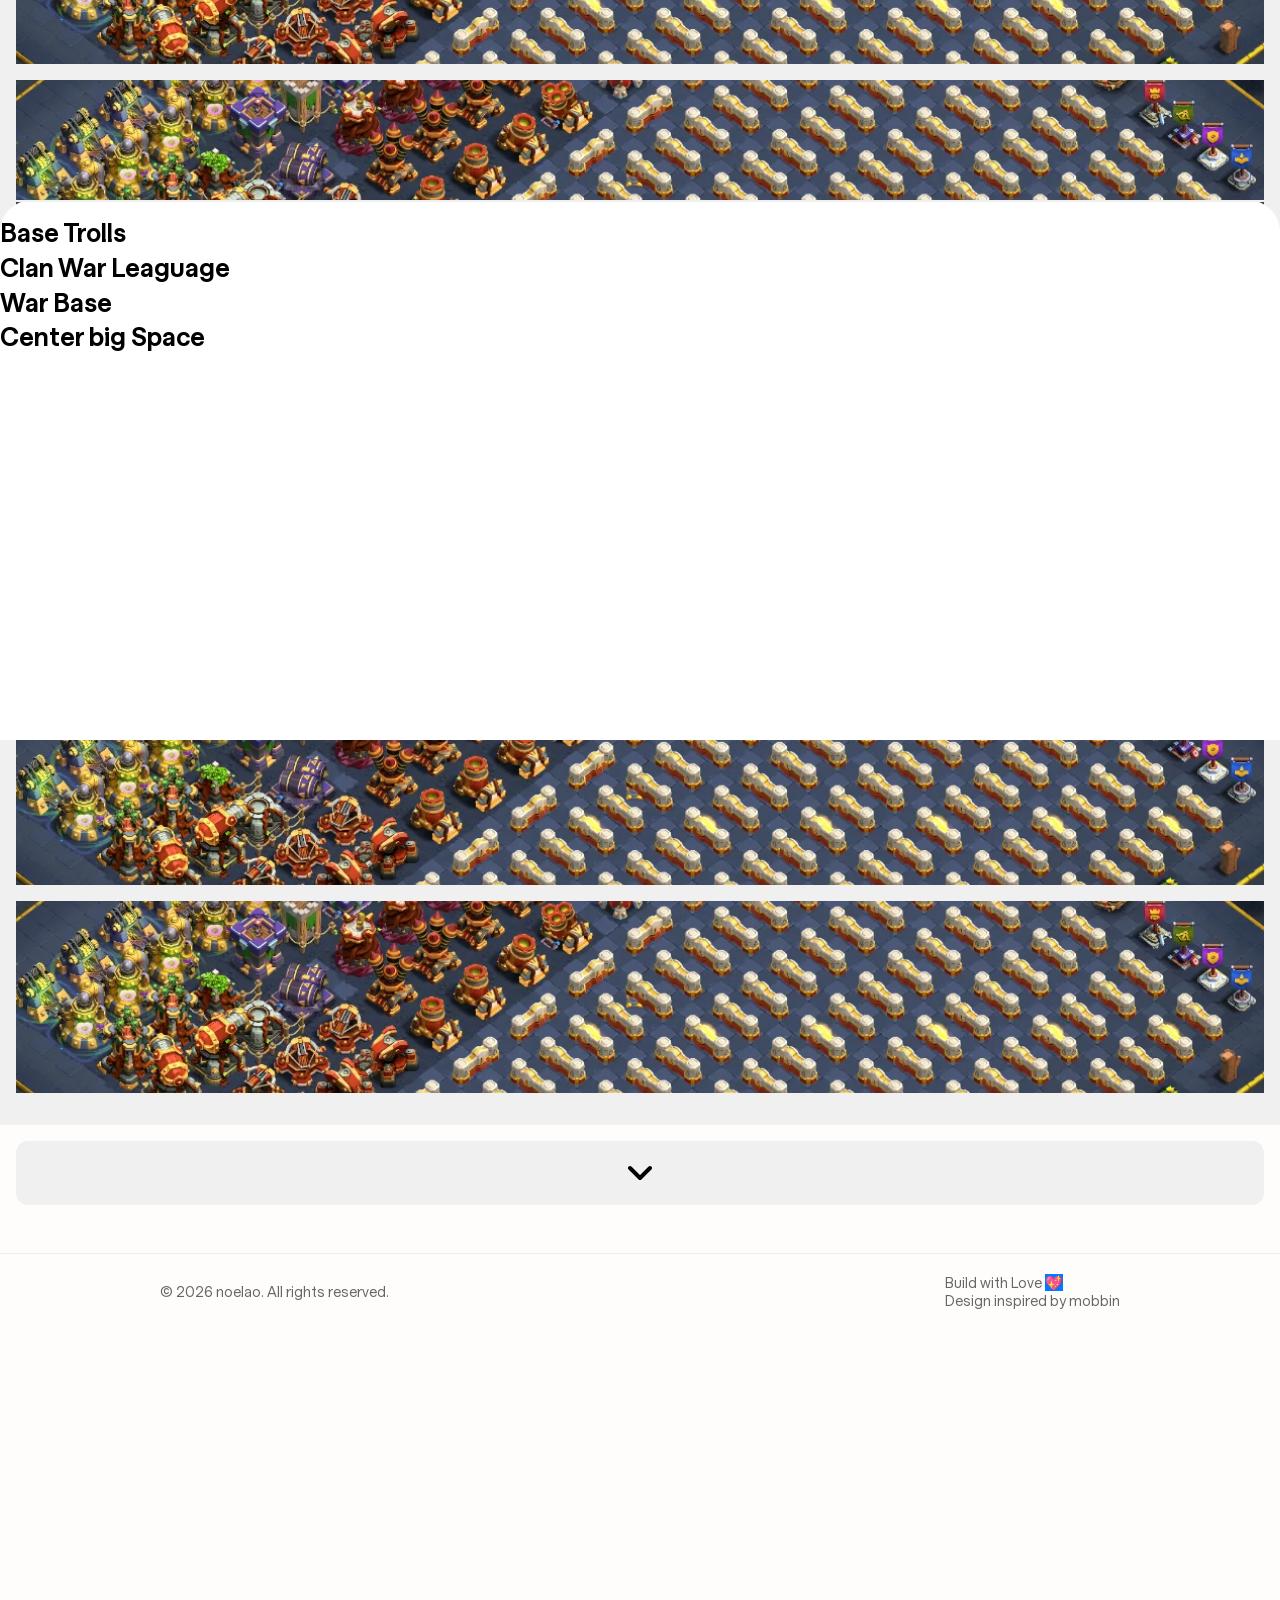
==== commit c6e05f84: "update" ====
--- a/index.html
+++ b/index.html
@@ -725,6 +725,17 @@
             align-items: center;
             justify-content: center;
             gap: 1rem;
+            .tiga {
+                padding: 2rem 1rem;
+                width: calc(100% + 2rem);
+                display: flex;
+                flex-direction: column;
+                align-items: center;
+                justify-content: center;
+                gap: 1rem;
+                background-color: var(--silver);
+
+            }
             .card {
                 width: 100%;
                 height: 12rem;
@@ -756,6 +767,32 @@
             .selingan {
                 height: 2rem;
             }
+            .quote {
+                height: max-content;
+                padding: 1rem;
+                text-align: center;
+            }
+            .nextData {
+                width: 100%;
+                display: flex;
+                align-items: center;
+                justify-content: center;
+                .panah {
+                    height: 4rem;
+                    width: 100%;
+                    display: flex;
+                    align-items: center;
+                    justify-content: center;
+
+                    background-color: var(--silver);
+                    border-radius: .75rem;
+                    cursor: pointer;
+
+                    svg {
+                        height: 2rem;
+                    }
+                }
+            }
         }
         @keyframes shimmer {
         0% {
@@ -767,37 +804,54 @@
         }
     </style>
             <div class="wrapper">
-                <div class="card skeleton">
-                    <div class="card-content skeleton">
-                        <img src="./public/image/base/th17/base.webp" alt="">
+                <div class="tiga">
+                    <div class="card skeleton">
+                        <div class="card-content skeleton">
+                            <img src="./public/image/base/th17/base.webp" alt="">
+                        </div>
                     </div>
-                </div>
-                <a href="#" class="card">
-                    <div class="card-content">
-                        <img src="./public/image/base/th17/base.webp" alt="">
+                    <a href="#" class="card">
+                        <div class="card-content">
+                            <img src="./public/image/base/th17/base.webp" alt="">
+                        </div>
+                    </a>
+                    <div class="card">
+                        <div class="card-content">
+                            <img src="./public/image/base/th17/base.webp" alt="">
+                        </div>
                     </div>
-                </a>
-                <div class="card">
-                    <div class="card-content">
-                        <img src="./public/image/base/th17/base.webp" alt="">
+                </div>
+                <div class="selingan quote">
+                    <h2>" Musuhnya musuh adalah teman "</h2>
+                    <small>SUN TZU</small>
+                </div>
+                <div class="selingan card"></div>
+
+                
+                <div class="tiga">
+                    <div class="card skeleton">
+                        <div class="card-content skeleton">
+                            <img src="./public/image/base/th17/base.webp" alt="">
+                        </div>
                     </div>
-                </div>
-                <div class="selingan card"></div>
-                <div class="selingan card"></div>
-                <div class="card">
-
-                </div>
-                <div class="card">
-
-                </div>
-                <div class="card">
-
+                    <a href="#" class="card">
+                        <div class="card-content">
+                            <img src="./public/image/base/th17/base.webp" alt="">
+                        </div>
+                    </a>
+                    <div class="card">
+                        <div class="card-content">
+                            <img src="./public/image/base/th17/base.webp" alt="">
+                        </div>
+                    </div>
                 </div>
 
                 <div class="nextData">
-                    <div class="kiri"></div>
-                    <div class="tengah"></div>
-                    <div class="kanan"></div>
+                    <div class="panah">
+                        <svg xmlns="http://www.w3.org/2000/svg" fill="none" viewBox="0 0 24 24" stroke-width="3" stroke="var(--hitam)" class="size-6">
+                            <path stroke-linecap="round" stroke-linejoin="round" d="m19.5 8.25-7.5 7.5-7.5-7.5"></path>
+                        </svg>
+                    </div>
                 </div>
             </div>
         </div>
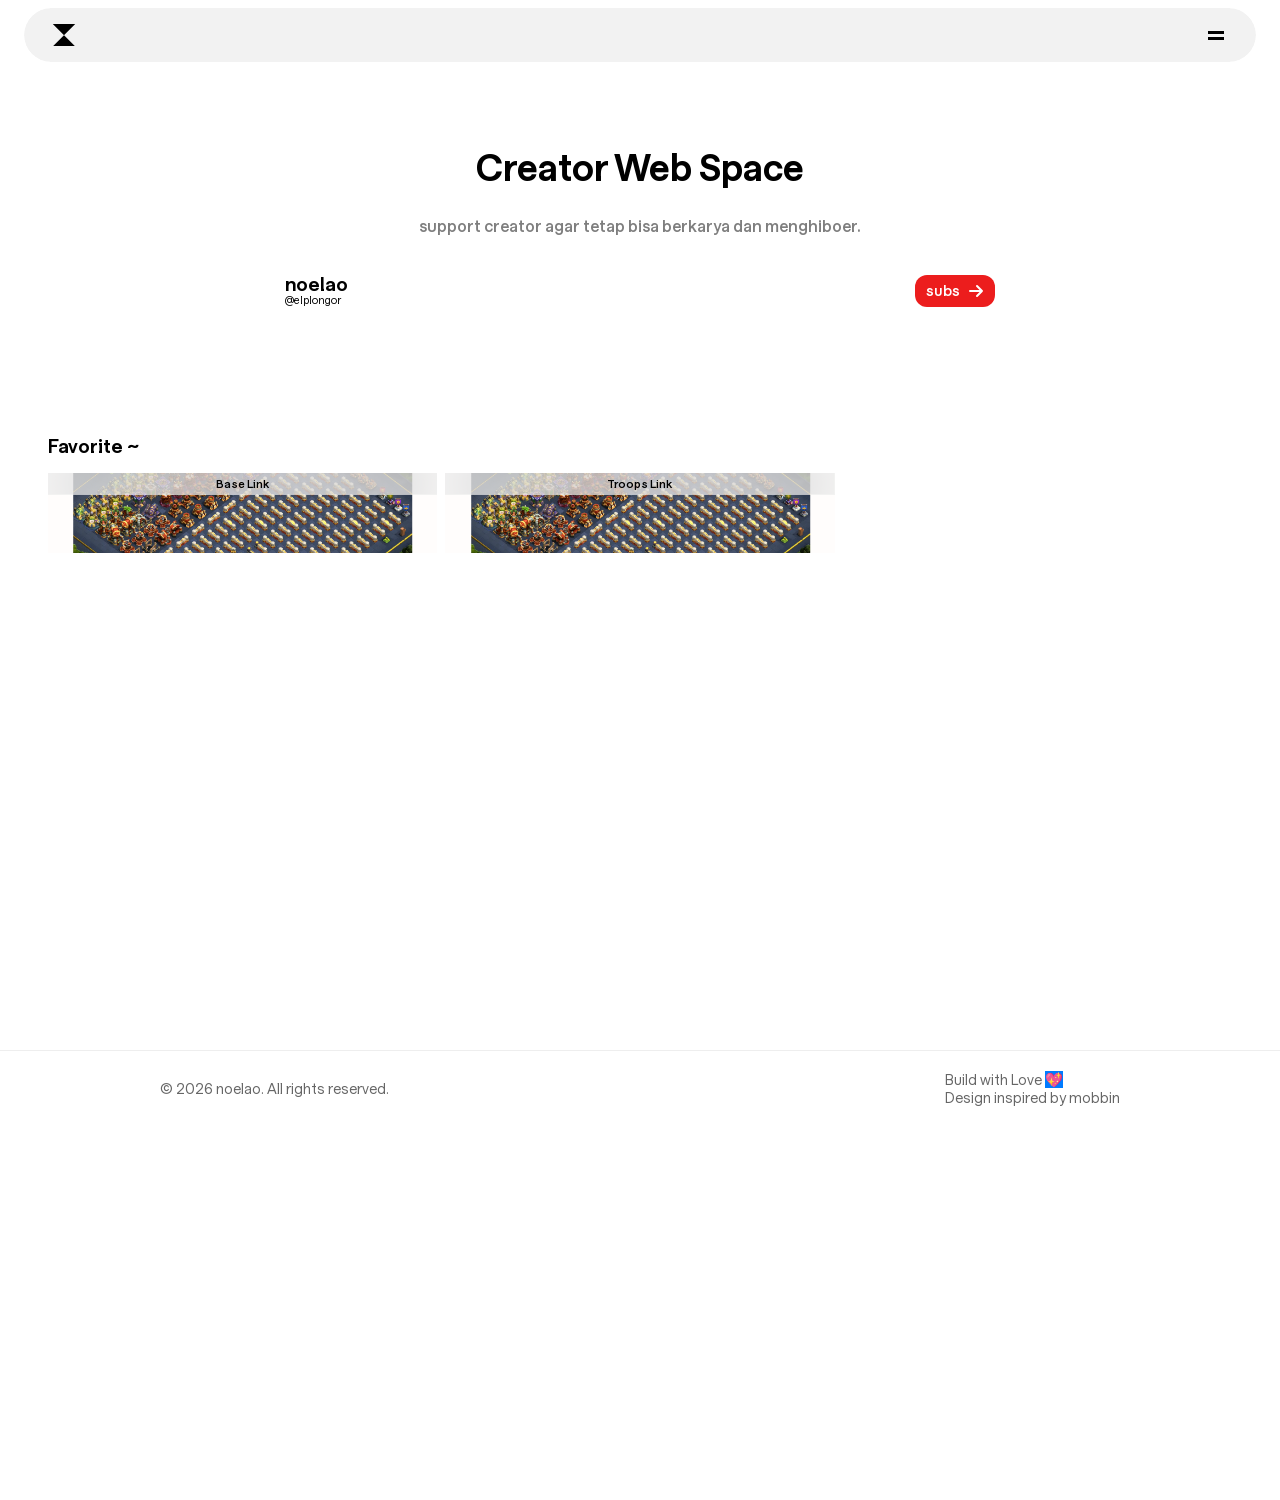
==== commit 8f5bfc6b: "update" ====
--- a/index.html
+++ b/index.html
@@ -1,966 +1,296 @@
-<!DOCTYPE html>
+<!doctype html>
 <html lang="en">
-<head>
-    <meta charset="UTF-8">
-    <meta name="viewport" content="width=device-width, initial-scale=1.0">
+  <head>
+    <meta charset="UTF-8" />
+    <meta name="viewport" content="width=device-width, initial-scale=1.0" />
     <title>elplongor Base</title>
+    <link
+      rel="preload"
+      href="./public/fonts/mobbin.woff2"
+      as="font"
+      type="font/woff2"
+      crossorigin
+    />
+
+    <link rel="stylesheet" href="./public/css/main.css" />
+    <link rel="stylesheet" href="./public/css/navBar.css" />
+    <!-- main css -->
+  </head>
+
+  <body>
+    <!-- <header></header> -->
+
+    <div class="navbar">
+      <div class="iniNav">
+        <div class="iniWarnaNav">
+          <div class="atas">
+            <div class="garis"></div>
+          </div>
+          <div class="bawah">
+            <a href="#" class="logo">
+              <svg
+                xmlns="http://www.w3.org/2000/svg"
+                viewBox="0 0 192 192"
+                width="24"
+                height="24"
+              >
+                <path d="M 0 0 H 192 L 0 192 H 192 Z" fill="currentColor" />
+              </svg>
+            </a>
+            <div class="navMenu">
+              <span></span>
+              <span></span>
+            </div>
+          </div>
+        </div>
+      </div>
+    </div>
+    <script>
+      const navMenu = document.querySelector(".iniWarnaNav .navMenu");
+      navMenu.addEventListener("click", function () {
+        navMenu.parentElement.parentElement.parentElement.parentElement.classList.toggle(
+          "kepencet",
+        );
+      });
+    </script>
+
     <style>
-        @font-face {
-            font-family: mobbin;
-            src: url(./public/fonts/mobbin.woff2);
-        }
-
-        :root {
-            --putih:#fff;
-            --hitam:#000;
-            --silver:#F0F0F0;
-
-            --hitam2:#161A13;
-            --hijau:#86DB6B;
-
-            --ungu:#ECE6ED;
-            --ungu2:#9D80A3;
-            --bgUngu: #FFFDFC;
-
-
-
-            --tinggiHeader: 1rem;
-        }
-        * {
-            padding: 0;
-            margin: 0;
-            box-sizing: border-box;
-        }
-        body {
-            font-family: mobbin;
-            color: var(--hitam);
-            width: 100%;
-            height: 100%;
-            background-color: var(--bgUngu);
-
-            font-size: .8rem;
-        }
-        a {
-            text-decoration: none;
-            color: inherit;
-        }
-    </style>
-
-<!-- header -->
-    <style>
-header {
-    position: sticky;
-    top: 0;
-    left: 0;
-    
-    height: var(--tinggiHeader);
-    width: 100%;
-    background: linear-gradient(135deg, #4f46e5, #ec4899);
-}
-    </style>
-
-<!-- content -->
-    <style>
-.content {
-    height: max-content;
-    min-height: 100vh;
-    width: 100%;
-
-    .opsi {
-        padding: 1rem;
-        width: 100%;
-
-        display: flex;
-        gap: 1rem;
-        .memilihTH {
-            flex: 3;
-            aspect-ratio: 1;
-            background: var(--hitam);
-            border-radius: 1.5rem;
-            transition: background-color .3s ease;
-            .gambarTh {
-                box-shadow: 0px 0px 0px 0px rgba(0, 0, 0, 0.3);
-                height: 100%;
-                width: 100%;
-                background-color: var(--silver);
-                border-radius: 1.5rem;
-                padding: 1rem;
-                transition: background-color .3s ease, box-shadow .3s ease;
-                img {
-                    width: 100%;
-                }
-            }
-            .icon {
-                display: flex;
-                align-items: center;
-                justify-content: center;
-                padding: .5rem 0;
-                svg {
-                    width: 2rem;
-                    opacity: .8;
-                    transition: stroke .3s ease;
-                }
-            }
-        }
-        
-        .memilihKategori {
-            width: 100%;
-            flex: 3;
-
+      .content {
+        .sapaan {
+          padding: 1rem 3rem;
+          margin: 5rem 0;
+          width: 100%;
+          display: flex;
+          align-items: center;
+          justify-content: center;
+          flex-direction: column;
+          line-height: 1;
+          gap: 2rem;
+          h1 {
+            text-align: center;
+            font-size: 2.3rem;
+          }
+          .subTitle {
+            font-size: 1rem;
+            text-align: center;
+            opacity: 0.5;
+            font-weight: 600;
+          }
+          .creator {
+            width: 60%;
             display: flex;
             flex-direction: column;
-            justify-content: space-between;
-            
-            background-color: var(--hitam);
-            border-radius: 1.5rem;
-            transition: background-color .3s ease;
-            .tulisan {
-                box-shadow: 0px 0px 0px 0px rgba(0, 0, 0, 0.3);
-
+            gap: 0.5rem;
+            img {
+              border-radius: 0.75rem;
+              width: 100%;
+            }
+            .bawah {
+              width: 100%;
+              display: flex;
+              justify-content: space-between;
+            }
+            .kanan {
+              background-color: #ec1d1d;
+              width: 5rem;
+              border-radius: 0.75rem;
+              display: flex;
+              align-items: center;
+              justify-content: center;
+              cursor: pointer;
+              gap: 0.5rem;
+              color: white;
+              span {
+                font-weight: 600;
+                font-size: 0.9rem;
+              }
+              svg {
+                height: 1rem;
+                rotate: -90deg;
+              }
+            }
+          }
+        }
+        .favorite {
+          margin: 6rem 0;
+          width: 100%;
+          padding: 1rem;
+          .produk {
+            width: 100%;
+            padding: 1rem 2rem;
+            display: grid;
+            grid-template-columns: repeat(3, 1fr);
+            gap: .5rem;
+            a {
                 width: 100%;
-                height: 100%;
-                display: flex;
-                align-items: center;
-                justify-content: center;
-
-                background-color: var(--silver);
-                border-radius: 1.5rem;
-                padding: 1rem;
-                transition: background-color .3s ease, box-shadow .3s ease;
-                .h1 {
-                    font-size: 2.1rem;              
-                    line-height: 1.1;
+                height: 5rem;
+                background-color: var(--bgUngu);
+                position: relative;
+                .title {
+                    width: 100%;
+                    
+
+                    --tw-backdrop-blur: blur(24px);
+                    backdrop-filter: var(--tw-backdrop-blur);
+
+                    background-color: hsl(0 0% 93% / 72%);
+                    text-align: center;
+                    padding: .2rem;
+                    position: relative;
+                    z-index: 1;
+                    small {
+                        font-size: .7rem;
+                        font-weight: 600;
+                    }
                 }
-            }
-            .icon {
-
-                width: 100%;
-                display: flex;
-                align-items: center;
-                justify-content: center;
-                padding: .5rem 0;
-                svg {
-                    width: 2rem;
-                    opacity: .8;
-                    transition: stroke .3s ease;
+                .fotoLink {
+                    position: absolute;
+                    top: 0;
+                    width: 100%;
+                    height: 100%;
+                    display: flex;
+                    align-items: center;
+                    justify-content: center;
+                    overflow: hidden;
+                    img {
+                        height: 100%;
+                        scale: 3;
+                    }
                 }
             }
+          }
         }
-        .sedangMemilih {
-            background-color: var(--silver);
-            .gambarTh {
-                background-color: var(--hitam);
-                box-shadow: 0px 0px 15px 0px rgba(0, 0, 0, 0.3);
-            }
-            .tulisan {
-                color: var(--putih);
-                background-color: var(--hitam);
-                box-shadow: 0px 0px 15px 0px rgba(0, 0, 0, 0.3);
-            }
-            .icon {
-                svg {
-                    stroke:var(--hitam);
-                }
-            }
-        }
-    }
-
-    .actived {
-        height: 8rem !important;
-    }
-    .pilihanOpsi {
+      }
+    </style>
+    <div class="content">
+      <div class="sapaan">
+        <h1>Creator Web Space</h1>
+        <span class="subTitle"
+          >support creator agar tetap bisa berkarya dan menghiboer.</span
+        >
+        <div class="creator">
+          <img
+            src="https://yt3.googleusercontent.com/kVU3nSXPI4GtP3y4PNjIyiTTiXXnayz3hlrWbh5JQdtfYrr3AvliDZvqsZVKEV4tF7ePNwrX=s160-c-k-c0x00ffffff-no-rj"
+            alt=""
+          />
+          <div class="bawah">
+            <div class="kiri">
+              <h2>noelao</h2>
+              <small>@elplongor</small>
+            </div>
+            <a
+              target="_blank"
+              rel="noopener"
+              href="https://www.youtube.com/@elplongor"
+              class="kanan"
+            >
+              <span> subs </span>
+              <svg
+                xmlns="http://www.w3.org/2000/svg"
+                fill="none"
+                viewBox="0 0 24 24"
+                stroke-width="3"
+                stroke="white"
+                class="size-6"
+              >
+                <path
+                  stroke-linecap="round"
+                  stroke-linejoin="round"
+                  d="M19.5 13.5 12 21m0 0-7.5-7.5M12 21V3"
+                />
+              </svg>
+            </a>
+          </div>
+        </div>
+      </div>
+      <div class="favorite">
+        <h2 style="padding: 0 2rem">Favorite ~</h2>
+        <div class="produk">
+            <a href="base.html" class="base">
+                <div class="title">
+                    <small>Base Link</small>
+                </div>
+                <div class="fotoLink">
+                    <img src="./public/image/iconLink/base.webp" alt="">
+                </div>
+            </a>
+            <a href="pasukan.html" class="pasukan">
+                <div class="title">
+                    <small>Troops Link</small>
+                </div>
+                <div class="fotoLink">
+                    <img src="./public/image/iconLink/base.webp" alt="">
+                </div>
+
+            </a>
+        </div>
+      </div>
+    </div>
+
+    <!-- css untuk footer -->
+    <style>
+      /* Footer Container */
+      .main-footer {
+        min-height: 50vh;
+
         width: 100%;
-        height: 0;
-        background-color: var(--hitam);
-        position: relative;
-
+        padding: 20px 0;
+        border-top: 1px solid #eeeeee; /* Garis tipis transparan */
+        background-color: transparent; /* Mengikuti background body */
+        font-family: inherit; /* Menggunakan font utama kamu */
+        margin-top: 1rem;
+      }
+
+      .footer-content {
+        max-width: 1000px;
+        margin: 0 auto;
         display: flex;
         justify-content: space-between;
         align-items: center;
-
-        transition: height .3s ease;
-        .tengah {
-            width: 100%;
-            height: 100%;
-            overflow: hidden;
-            display: flex;
-            align-items: center;
-            
-            grid-template-rows: 1fr;
-            .kumpulan {
-                width: 100%;
-                max-width: 100vw;
-                height: 8rem;
-
-                overflow-x: scroll;
-                width: max-content;
-
-                display: flex;
-
-                gap: 2rem;
-                padding: 1rem;
-                img {
-                    height: 100%;
-                    width: auto;
-                }
-            }
-            .kumpulan::-webkit-scrollbar {
-                display: none;
-            }
+        padding: 0 20px;
+        color: #666; /* Warna teks abu-abu minimalis */
+        font-size: 0.9rem;
+      }
+
+      /* Styling Efek Mengetik */
+      .highlight {
+        color: #333; /* Warna lebih gelap untuk teks yang diketik */
+        font-weight: 600;
+      }
+
+      .cursor {
+        color: #007bff; /* Warna kursor (sesuaikan dengan tema kamu) */
+        font-weight: bold;
+        animation: blink 0.7s infinite;
+        background: #007bff;
+      }
+
+      /* Responsif untuk HP */
+      @media (max-width: 600px) {
+        .footer-content {
+          flex-direction: column;
+          gap: 10px;
+          text-align: center;
         }
-        .geser {
-            height: 100%;
-            display: flex;
-            align-items: center;
-            opacity: .8;
-
-            position: absolute;
-            img {
-                width: 2rem;
-            }
-        }
-        .kanan {
-            right: 0;
-        }
-    }
-    .pilihanOpsiKategori {
-        position: fixed;
-        bottom: 0;
-        left: 0;
-        width: 100%;
-        height: 100vh;
-        transform: translateY(100%);
-        display: flex;
-        flex-wrap: wrap;
-        gap: 1rem;
-
-        /* 1 angka lebih dari header nav */
-        z-index: 11;
-        .background {
-            width: 100%;
-            height: 100%;
-            background-color: var(--hitam);
-            opacity: 0;
-            transition: opacity .3s ease;
-        }
-        .pilihanKategori2 {
-            position: absolute;
-            bottom: 0;
-            left: 0;
-            border-radius: 2rem 2rem 0 0;
-            height: 60vh;
-            width: 100%;
-            background-color: var(--putih);
-            transform: translateY(100%);
-            transition: transform .3s ease;
-
-            .choice {
-                margin-top: 1rem;
-                display: flex;
-                flex-direction: column;
-                gap: .3rem;
-            }
-        }
-    }
-    .pilihanOpsiKategoriMuncul {
-        transform: translateY(0);
-        .background {
-            opacity: .7;
-        }
-        .pilihanKategori2 {
-            transform: translateY(0);
-            padding: 1rem;
-        }
-    }
-    .garis {
-        width: 100%;
-        height: 2px;
-        background-color: var(--silver);
-    }
-
-    .tampilkanHasil {
-        width: 100%;
-        height: 100%;
-        padding: 2rem 1rem;
-
-        .filter {
-            margin: 3rem 0 0 0;
-            width: 100%;
-            display: flex;
-            justify-content: center;
-            .tengah {
-                padding: 1rem 1rem;
-
-                background-color: var(--silver);
-                border-radius: 5rem;
-                display: flex;
-                align-items: center;
-                gap: 1.6rem;
-
-                height: 2.8rem;
-                position: relative;
-                
-
-                .terpilihBg {
-                    height: calc(100% - .5rem);
-                    width: calc(56px + 1.4rem);
-
-                    border-radius: 3rem;
-                    background-color: #fff;
-                    position: absolute;
-                    left: .2rem;
-                    transition: left .3s ease, width .1s ease;
-                    
-                    box-shadow: 0px 0px 2px 0px rgba(0, 0, 0, 0.092);
-                }
-                .pilihan {
-                    position: relative;
-                    opacity: .5;
-                    transition: opacity .3s ease;
-                    cursor: pointer;
-                    h2 {
-                        font-weight: 600;
-                        font-size: 1.1rem;
-                    }
-                }
-                .terpilih {
-                    opacity: 1;
-                }
-            }
-        }
-    }
-}
+      }
     </style>
-</head>
-<style>
-    .selamatDatang {
-        width: 100%;
-        height: 100%;
-        padding: 1rem;
-        margin: 3rem 0 0 0;
-        font-size: 1.2rem;
-        .subTitle {
-            width: 100%;
-            background-color: var(--silver);
-            padding: .5rem .8rem;
-            border-radius: 0.55rem;
-            display: flex;
-            align-items: center;
-            gap: .5rem;
-            .tips {
-                padding: .2rem .8rem;
-                border-radius: 0.75rem;
-                background-color: var(--hitam);
-                color: var(--putih);
-                font-size: .9rem;
-                font-weight: 500;
-            }
-            p {
-                font-size: .9rem;
-                font-weight: 500;
-            }
-        }
-    }
-    .elplongor {
-        width: 100%;
-        padding: 1rem;
-        display: flex;
-        justify-content: space-between;
-        .kiri {
-            display: flex;
-            gap: .5rem;
-            img {
-                border-radius: .75rem;
-                height: 3rem;
-            }
-            .keterangan {
-                display: flex;
-                flex-direction: column;
-            }
-        }
-        .kanan {
-            padding: .2rem 0;
-            height: 3rem;
-            img {
-                height: 100%;
-            }
-        }
-    }
-
-    .menu {
-        width: 100%;
-        padding: 1rem;
-        display: flex;
-        gap: 1rem;
-        .menuan {
-            h2 {
-                font-size: 1.2rem;
-                font-weight: 700;
-                padding: .2rem 0;
-                opacity: .3;
-            }
-            .garisBawah {
-                width: 100%;
-                height: 2px;
-                background-color: var(--hitam);
-                opacity: 0;
-            }
-        }
-        .active {
-            h2 {
-                opacity: 1;
-            }
-            .garisBawah {
-                opacity: 1;
-            }
-        }
-    }
-</style>
-
-<!-- tampilan mengetik -->
-<style>
-
-/* Membuat animasi kursor berkedip */
-.kursor {
-    display: inline-block;
-    color: #333;
-    animation: kedip 0.7s infinite;
-}
-
-@keyframes kedip {
-    0% { opacity: 1; }
-    50% { opacity: 0; }
-    100% { opacity: 1; }
-}
-</style>
-
-
-<!-- navbar -->
-<style>
-    .navbar {
-        position: sticky;
-        top: .5rem;
-
-        width: 100%;
-        padding: 0 1.5rem;
-
-        
-        z-index: 10;
-        height: auto;
-        transition: padding .3s ease;
-        .iniNav {
-            width: 100%;
-            border-radius: 1.7rem;
-            overflow: hidden;
-            
-            .iniWarnaNav {
-                width: 100%;
-
-                --tw-backdrop-blur: blur(24px);
-                backdrop-filter: var(--tw-backdrop-blur);
-
-                background-color: hsl(0 0% 93% / 72%);
-
-                .atas {
-                    height: 0;
-                    width: 100%;
-                    transition: height .3s ease;
-                    overflow: hidden;
-                    display: flex;
-                    align-items: center;
-                    justify-content: center;
-
-                    position: relative;
-                    .garis {
-                        background-color: #ababab;
-                        opacity: .6;
-                        width: 90%;
-                        position: absolute;
-                        bottom: 0;
-                        height: 2px;
-                    }
-                }
-                .bawah {
-                    height: 3.4rem;
-                    width: 100%;
-
-                    display: flex;
-                    justify-content: space-between;
-                    padding: .7rem 1.5rem;
-                    .logo {
-                        height: 100%;
-                        svg {
-                            height: 100%;
-                            rotate: 180deg;
-                        }
-                    }
-                    .navMenu {
-                        padding: .5rem;
-                        height: 100%;
-                        aspect-ratio: 1;
-                        display: flex;
-                        flex-direction: column;
-                        justify-content: space-evenly;
-                        span {
-                            width: 100%;
-                            height: 3px;
-                            background-color: #000;
-                            transition: transform .3s ease;
-                        }
-                    }
-                }
-            }
-        }
-    }
-    
-    .kepencet {
-        padding: 0 .5rem;
-        .iniNav {
-            .iniWarnaNav {
-                .atas {
-                    height: 5.5rem;
-                }
-                .bawah {
-                    .navMenu {
-                        span:nth-child(1) {
-                            transform: rotate(30deg);
-                        }
-                        span:nth-child(2) {
-                            transform: rotate(30deg);
-                        }
-                    }
-                }
-            }
-        }
-    }
-</style>
-<body>
-    <!-- <header></header> -->
-
-    <div class="navbar">
-        <div class="iniNav">
-            <div class="iniWarnaNav">
-                <div class="atas">
-                    <div class="garis"></div>
-                </div>
-                <div class="bawah">
-                    <a href="#" class="logo">
-                        <svg xmlns="http://www.w3.org/2000/svg" viewBox="0 0 24 24" width="24" height="24">
-                            <path d="M12 0C12 6.62742 17.3726 12 24 12C17.3726 12 12 17.3726 12 24C12 17.3726 6.62742 12 0 12C6.62742 12 12 6.62742 12 0Z" fill="currentColor"/>
-                        </svg>
-                    </a>
-                    <div class="navMenu">
-                        <span></span>
-                        <span></span>
-                    </div>
-                </div>
-            </div>
-        </div>
-    </div>
-    <script>
-        const navMenu = document.querySelector(".iniWarnaNav .navMenu")
-        navMenu.addEventListener("click", function(){
-            navMenu.parentElement.parentElement.parentElement.parentElement.classList.toggle("kepencet");
-        })
-    </script>
-
-    <div class="content">
-
-        <div class="selamatDatang">
-            <div class="img">
-
-            </div>
-            <h1 style="width: 50%; line-height: 1;">Dear Warrior</h1>
-            <div class="subTitle">
-                <div class="tips">
-                    TIPS
-                </div>
-                <p class="typewriter">
-                    <span id="efek-ngetik" class="teks-ngetik"></span><span class="kursor">|</span>
-                </p>
-            </div>
-        </div>
-
-        <div class="elplongor">
-            <div class="kiri">
-                <img src="https://yt3.googleusercontent.com/kVU3nSXPI4GtP3y4PNjIyiTTiXXnayz3hlrWbh5JQdtfYrr3AvliDZvqsZVKEV4tF7ePNwrX=s160-c-k-c0x00ffffff-no-rj" alt="">
-                <div class="keterangan">
-                    <h2>noelao</h2>
-                    <small style="opacity: .8;">@elplongor</small>
-                </div>
-            </div>
-            <div class="kanan">
-                <img src="./public/image/pp/elplongor.png" alt="">
-            </div>
-        </div>
-        
-        <div class="garis"></div>
-        <div class="menu">
-            <a href="#" class="base menuan active">
-                <h2>Base</h2>
-                <div class="garisBawah"></div>
-            </a>
-            <a href="#" class="base menuan">
-                <h2>Pasukan</h2>
-                <div class="garisBawah"></div>
-            </a>
-        </div>
-
-        <div class="opsi">
-            <div class="memilihTH">
-                <div class="gambarTh">
-                    <img src="./public/image/thHd/th11.webp" alt="">
-                </div>
-                <div class="icon">
-                    <svg xmlns="http://www.w3.org/2000/svg" fill="none" viewBox="0 0 24 24" stroke-width="3" stroke="var(--putih)" class="size-6">
-                        <path stroke-linecap="round" stroke-linejoin="round" d="m19.5 8.25-7.5 7.5-7.5-7.5" />
-                    </svg>
-                </div>
-            </div>
-            <div class="memilihKategori">
-                <div class="tulisan">
-                    <h1 class="h1">Base Trolls 😂</h1>
-                </div>
-                <div class="icon">
-                    <svg xmlns="http://www.w3.org/2000/svg" fill="none" viewBox="0 0 24 24" stroke-width="3" stroke="var(--putih)" class="size-6">
-                        <path stroke-linecap="round" stroke-linejoin="round" d="m19.5 8.25-7.5 7.5-7.5-7.5" />
-                    </svg>
-                </div>
-            </div>
-        </div>
-
-        <div class="pilihanOpsi">
-            <div class="kiri geser">
-                <img src="./public/image/icon/chevron-left.svg" alt="">
-            </div>
-            <div class="tengah">
-                <div class="kumpulan" id="autoScrollBox">
-                    <img src="./public/image/th/gambar_hd_1.jpg" alt="">
-                    <img src="./public/image/th/gambar_hd_2.jpg" alt="">
-                    <img src="./public/image/th/gambar_hd_3.jpg" alt="">
-                    <img src="./public/image/th/gambar_hd_4.jpg" alt="">
-                    <img src="./public/image/th/gambar_hd_5.jpg" alt="">
-                    <img src="./public/image/th/gambar_hd_6.jpg" alt="">
-                    <img src="./public/image/th/gambar_hd_7.jpg" alt="">
-                    <img src="./public/image/th/gambar_hd_8.jpg" alt="">
-                    <img src="./public/image/th/gambar_hd_9.jpg" alt="">
-                    <img src="./public/image/th/gambar_hd_10.jpg" alt="">
-                    <img src="./public/image/th/gambar_hd_11.jpg" alt="">
-                    <img src="./public/image/th/gambar_hd_12.jpg" alt="">
-                    <img src="./public/image/th/gambar_hd_13.jpg" alt="">
-                    <img src="./public/image/th/gambar_hd_14.jpg" alt="">
-                    <img src="./public/image/th/gambar_hd_15.jpg" alt="">
-                    <img src="./public/image/th/gambar_hd_16.jpg" alt="">
-                    <img src="./public/image/th/gambar_hd_17.jpg" alt="">
-                    <img src="./public/image/th/gambar_hd_18.jpg" alt="">
-                </div>
-
-                <script>
-                    window.addEventListener('load', function() {
-                        const scrollBox = document.getElementById('autoScrollBox');
-                        const maxScrollWidth = scrollBox.scrollWidth - scrollBox.clientWidth;
-                        
-                        // Sekarang coba kita scroll, ukuran aslinya pasti sudah terbaca
-                        scrollBox.scrollTo({ left: maxScrollWidth*10/18, behavior: 'instant' });
-                        
-                        // (Opsional) Cek lagi batas maksimalnya di sini, seharusnya sudah ribuan pixel
-                        console.log("Batas maksimal setelah load: " + (scrollBox.scrollWidth - scrollBox.clientWidth));
-                    });
-                </script>
-
-            </div>
-            <div class="kanan geser">
-                <img src="./public/image/icon/chevron-right.svg" alt="">
-            </div>
-        </div>
-        <br>
-        <div class="garis"></div>
-        <div class="tampilkanHasil">
-            <h2>Hasil base Untuk TH 18 :</h2>
-            <div class="filter">
-                <div class="tengah">
-                    <div class="terpilihBg"></div>
-                    <div class="pilihan terbaik terpilih">
-                        <h2>terbaik</h2>
-                    </div>
-                    <div class="pilihan terbaru">
-                        <h2>terbaru</h2>
-                    </div>
-                    <div class="pilihan terlama">
-                        <h2>terlama</h2>
-                    </div>
-                </div>
-            </div>
-            <script>
-                const pilihanFilter = document.querySelectorAll(".filter .tengah .pilihan");
-                const terpilihBg= document.querySelector(".filter .tengah .terpilihBg");
-
-                pilihanFilter.forEach((ini, i) => {
-                    ini.addEventListener("click", function(){
-                        pilihanFilter.forEach((ini) => {
-                            ini.classList.remove("terpilih");
-                        });
-
-                        ini.classList.add("terpilih");
-
-                        const lebarParent = terpilihBg.parentElement.clientWidth;
-                        const lebarClient = ini.clientWidth;
-                        console.log(lebarClient);
-
-                        const iInt = parseInt(i);
-                        
-                        terpilihBg.style.left = `calc(.2rem + (${lebarParent}px - .4rem) * ${i/3})`;
-                        terpilihBg.style.width = `calc(${lebarClient}px + 1.4rem)`;
-
-                    });
-                });
-            </script>
-
-    <style>
-        .wrapper {
-            margin-top: 1rem;
-            width: 100%;
-            display: flex;
-            flex-direction: column;
-            align-items: center;
-            justify-content: center;
-            gap: 1rem;
-            .tiga {
-                padding: 2rem 1rem;
-                width: calc(100% + 2rem);
-                display: flex;
-                flex-direction: column;
-                align-items: center;
-                justify-content: center;
-                gap: 1rem;
-                background-color: var(--silver);
-
-            }
-            .card {
-                width: 100%;
-                height: 12rem;
-                background-color: var(--silver);
-                .card-content {
-                    width: 100%;
-                }
-
-                .skeleton {
-                    background: linear-gradient(100deg, var(--silver) 8%, #f9f9f9 18%, var(--silver) 33%);
-                    
-                    background-size: 200% 100%;
-                    
-                    animation: 6s shimmer linear infinite;
-                }
-                .card-content {
-                    width: 100%;
-                    height: 100%;
-                    overflow: hidden;
-                    display: flex;
-                    align-items: center;
-                    justify-content: center;
-                    img {
-                        width: 100%;
-                        object-fit: cover;;
-                    }
-                }
-            }
-            .selingan {
-                height: 2rem;
-            }
-            .quote {
-                height: max-content;
-                padding: 1rem;
-                text-align: center;
-            }
-            .nextData {
-                width: 100%;
-                display: flex;
-                align-items: center;
-                justify-content: center;
-                .panah {
-                    height: 4rem;
-                    width: 100%;
-                    display: flex;
-                    align-items: center;
-                    justify-content: center;
-
-                    background-color: var(--silver);
-                    border-radius: .75rem;
-                    cursor: pointer;
-
-                    svg {
-                        height: 2rem;
-                    }
-                }
-            }
-        }
-        @keyframes shimmer {
-        0% {
-            background-position: 200% 0;
-        }
-        100% {
-            background-position: -200% 0;
-        }
-        }
-    </style>
-            <div class="wrapper">
-                <div class="tiga">
-                    <div class="card skeleton">
-                        <div class="card-content skeleton">
-                            <img src="./public/image/base/th17/base.webp" alt="">
-                        </div>
-                    </div>
-                    <a href="#" class="card">
-                        <div class="card-content">
-                            <img src="./public/image/base/th17/base.webp" alt="">
-                        </div>
-                    </a>
-                    <div class="card">
-                        <div class="card-content">
-                            <img src="./public/image/base/th17/base.webp" alt="">
-                        </div>
-                    </div>
-                </div>
-                <div class="selingan quote">
-                    <h2>" Musuhnya musuh adalah teman "</h2>
-                    <small>SUN TZU</small>
-                </div>
-                <div class="selingan card"></div>
-
-                
-                <div class="tiga">
-                    <div class="card skeleton">
-                        <div class="card-content skeleton">
-                            <img src="./public/image/base/th17/base.webp" alt="">
-                        </div>
-                    </div>
-                    <a href="#" class="card">
-                        <div class="card-content">
-                            <img src="./public/image/base/th17/base.webp" alt="">
-                        </div>
-                    </a>
-                    <div class="card">
-                        <div class="card-content">
-                            <img src="./public/image/base/th17/base.webp" alt="">
-                        </div>
-                    </div>
-                </div>
-
-                <div class="nextData">
-                    <div class="panah">
-                        <svg xmlns="http://www.w3.org/2000/svg" fill="none" viewBox="0 0 24 24" stroke-width="3" stroke="var(--hitam)" class="size-6">
-                            <path stroke-linecap="round" stroke-linejoin="round" d="m19.5 8.25-7.5 7.5-7.5-7.5"></path>
-                        </svg>
-                    </div>
-                </div>
-            </div>
-        </div>
-
-
-        <div class="pilihanOpsiKategori">
-            <div class="background"></div>
-            <div class="pilihanKategori2">
-                <div class="garis"></div>
-                <div class="choice">
-                    <h1>Base Trolls</h1>
-                    <h1>Clan War Leaguage</h1>
-                    <h1>War Base</h1>
-                    <h1>Center big Space</h1>
-                </div>
-            </div>
-        </div>
-    </div>
-
-
-<style>
-/* Footer Container */
-.main-footer {
-    min-height: 50vh;
-
-    width: 100%;
-    padding: 20px 0;
-    border-top: 1px solid #eeeeee; /* Garis tipis transparan */
-    background-color: transparent; /* Mengikuti background body */
-    font-family: inherit; /* Menggunakan font utama kamu */
-    margin-top: 1rem;
-
-}
-
-.footer-content {
-    max-width: 1000px;
-    margin: 0 auto;
-    display: flex;
-    justify-content: space-between;
-    align-items: center;
-    padding: 0 20px;
-    color: #666; /* Warna teks abu-abu minimalis */
-    font-size: 0.9rem;
-}
-
-/* Styling Efek Mengetik */
-.highlight {
-    color: #333; /* Warna lebih gelap untuk teks yang diketik */
-    font-weight: 600;
-}
-
-.cursor {
-    color: #007bff; /* Warna kursor (sesuaikan dengan tema kamu) */
-    font-weight: bold;
-    animation: blink 0.7s infinite;
-    background: #007bff;
-}
-
-/* Responsif untuk HP */
-@media (max-width: 600px) {
-    .footer-content {
-        flex-direction: column;
-        gap: 10px;
-        text-align: center;
-    }
-}
-</style>
     <footer class="main-footer">
-        <div class="footer-content">
-            <div class="footer-left">
-                <p>&copy; 2026 noelao. All rights reserved.</p>
-            </div>
-            
-            <div class="footer-right">
-                <p>Build with Love <span id="typing-text" class="highlight"></span><span class="cursor">💖</span></p>
-                <p>Design inspired by <a target="_blank" href="https://mobbin.com">mobbin</a></p>
-            </div>
-        </div>
+      <div class="footer-content">
+        <div class="footer-left">
+          <p>&copy; 2026 noelao. All rights reserved.</p>
+        </div>
+
+        <div class="footer-right">
+          <p>
+            Build with Love <span id="typing-text" class="highlight"></span
+            ><span class="cursor">💖</span>
+          </p>
+          <p>
+            Design inspired by
+            <a target="_blank" href="https://mobbin.com">mobbin</a>
+          </p>
+        </div>
+      </div>
     </footer>
-
-<!-- mengetik -->
-<script src="./mengetik.js"></script>
-
-<script>
-    const pilihTh = document.querySelector('.memilihTH');
-    const pilihanOpsi = document.querySelector('.pilihanOpsi');
-
-    const memilihKategori = document.querySelector('.memilihKategori');
-    const pilihanOpsiKategori = document.querySelector('.pilihanOpsiKategori');
-
-    pilihTh.addEventListener("click", function(){
-        console.log("pencet");
-        pilihTh.classList.toggle('sedangMemilih');
-        pilihanOpsi.classList.toggle('actived');
-    });
-
-    memilihKategori.addEventListener("click", function(){
-        console.log("pencet");
-        memilihKategori.classList.toggle('sedangMemilih');
-        pilihanOpsiKategori.classList.toggle('pilihanOpsiKategoriMuncul');
-    });
-    pilihanOpsiKategori.querySelector(".background").addEventListener("click", function(){
-        memilihKategori.classList.toggle('sedangMemilih');
-        pilihanOpsiKategori.classList.toggle('pilihanOpsiKategoriMuncul');
-    });
-        
-
-
-</script>
-
-</body>
-</html>+  </body>
+</html>
--- a/public/css/main.css
+++ b/public/css/main.css
@@ -0,0 +1,48 @@
+
+@font-face {
+    font-family: mobbin;
+    src: url(../fonts/mobbin.woff2);
+    font-display: swap;
+}
+
+:root {
+    --putih:#fff;
+    --hitam:#000;
+    --silver:#F0F0F0;
+
+    --hitam2:#161A13;
+    --hijau:#86DB6B;
+
+    --ungu:#ECE6ED;
+    --ungu2:#9D80A3;
+    --bgUngu: #FFFDFC;
+
+
+
+    --tinggiHeader: 1rem;
+}
+* {
+    padding: 0;
+    margin: 0;
+    box-sizing: border-box;
+}
+body {
+    font-family: mobbin;
+    color: var(--hitam);
+    width: 100%;
+    height: 100%;
+    background-color: var(--putih);
+
+    font-size: .8rem;
+}
+a {
+    text-decoration: none;
+    color: inherit;
+}
+
+
+.content {
+    height: max-content;
+    min-height: 100vh;
+    width: 100%;
+}
--- a/public/css/navBar.css
+++ b/public/css/navBar.css
@@ -0,0 +1,100 @@
+
+.navbar {
+    position: sticky;
+    top: .5rem;
+
+    width: 100%;
+    padding: 0 1.5rem;
+
+    
+    z-index: 10;
+    height: auto;
+    transition: padding .3s ease;
+    .iniNav {
+        width: 100%;
+        border-radius: 1.7rem;
+        overflow: hidden;
+        
+        .iniWarnaNav {
+            width: 100%;
+
+            --tw-backdrop-blur: blur(24px);
+            backdrop-filter: var(--tw-backdrop-blur);
+
+            background-color: hsl(0 0% 93% / 72%);
+
+            .atas {
+                height: 0;
+                width: 100%;
+                transition: height .3s ease;
+                overflow: hidden;
+                display: flex;
+                align-items: center;
+                justify-content: center;
+
+                position: relative;
+                .garis {
+                    background-color: #ababab;
+                    opacity: .6;
+                    width: 90%;
+                    position: absolute;
+                    bottom: 0;
+                    height: 2px;
+                }
+            }
+            .bawah {
+                height: 3.4rem;
+                width: 100%;
+
+                display: flex;
+                justify-content: space-between;
+                padding: .7rem 1.5rem;
+                .logo {
+                    height: 100%;
+                    aspect-ratio: 1;
+                    display: flex;
+                    align-items: center;
+                    justify-content: center;
+                    svg {
+                        height: 70%;
+                    }
+                }
+                .navMenu {
+                    padding: .5rem;
+                    height: 100%;
+                    aspect-ratio: 1;
+                    display: flex;
+                    flex-direction: column;
+                    justify-content: space-evenly;
+                    span {
+                        width: 100%;
+                        height: 3px;
+                        background-color: #000;
+                        transition: transform .3s ease;
+                    }
+                }
+            }
+        }
+    }
+}
+
+.kepencet {
+    padding: 0 .5rem;
+    .iniNav {
+        .iniWarnaNav {
+            .atas {
+                height: 5.5rem;
+            }
+            .bawah {
+                .navMenu {
+                    span:nth-child(1) {
+                        transform: rotate(30deg);
+                    }
+                    span:nth-child(2) {
+                        transform: rotate(30deg);
+                    }
+                }
+            }
+        }
+    }
+}
